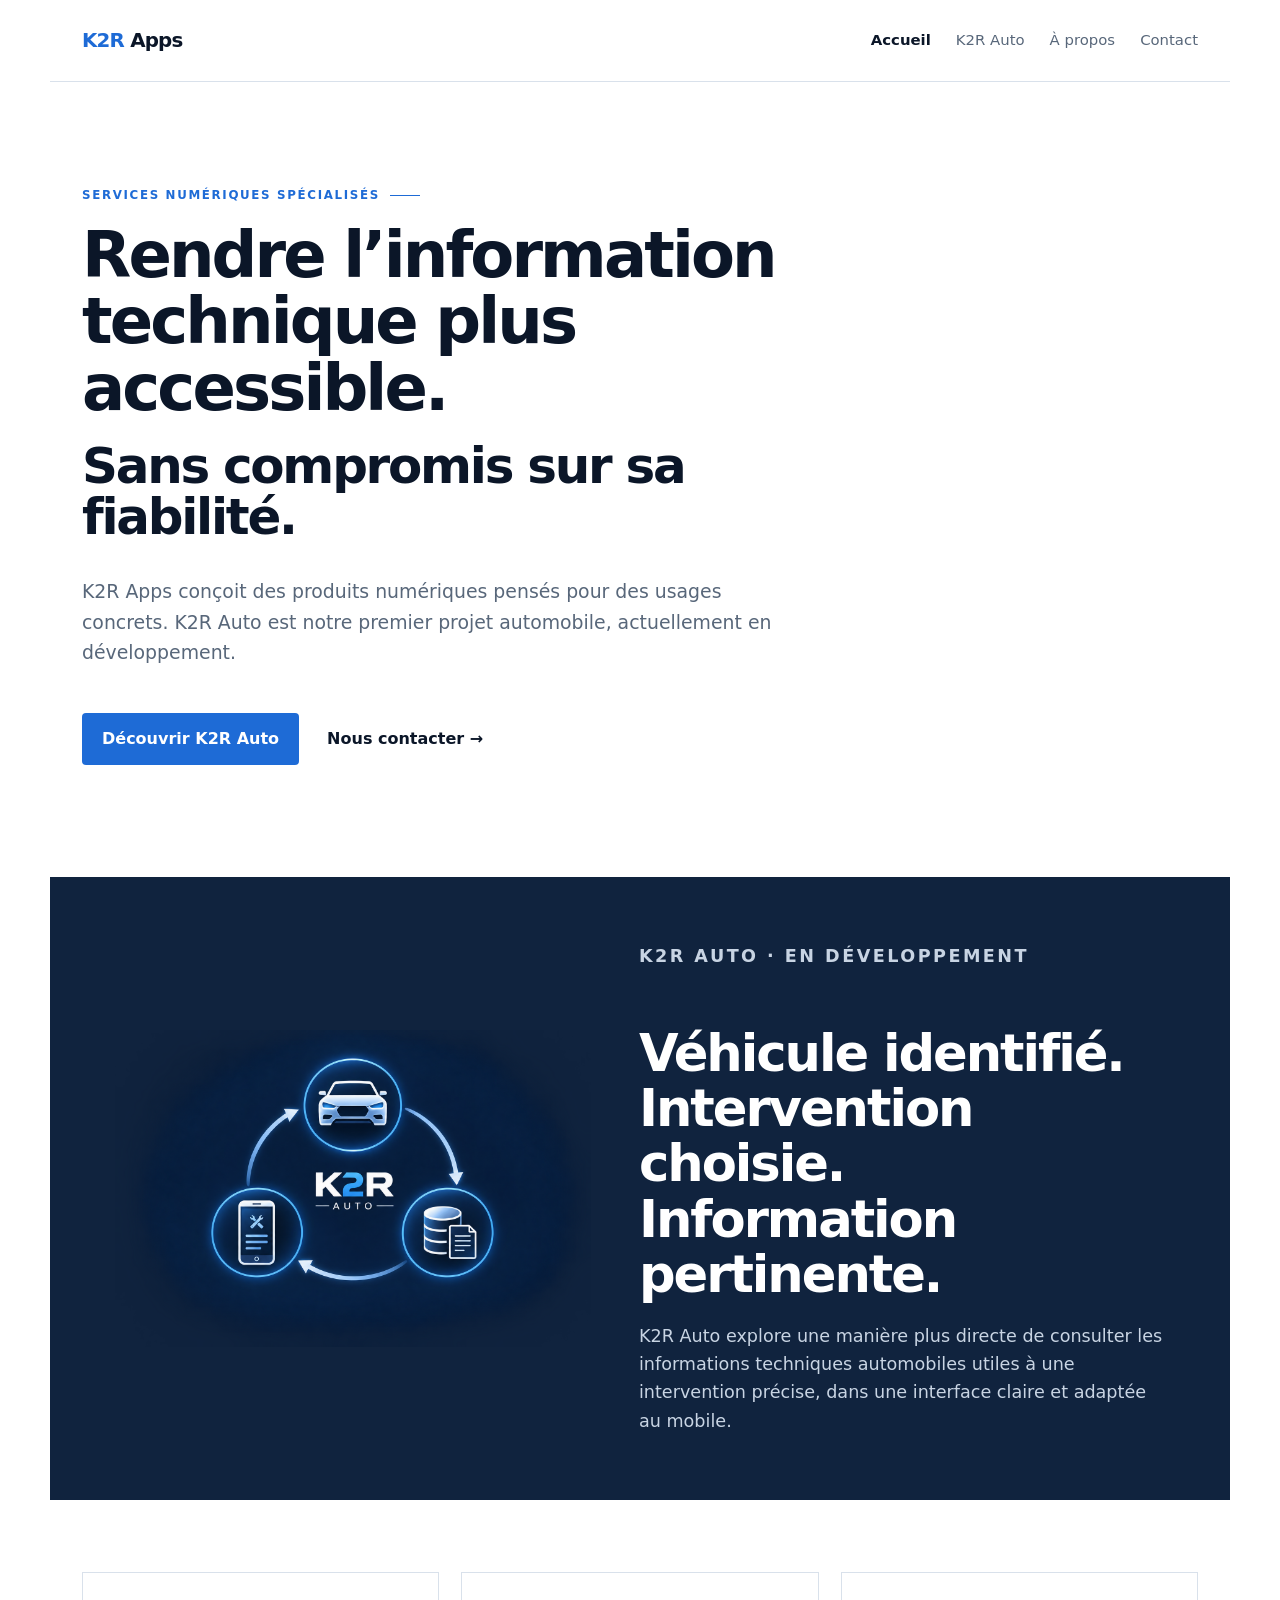
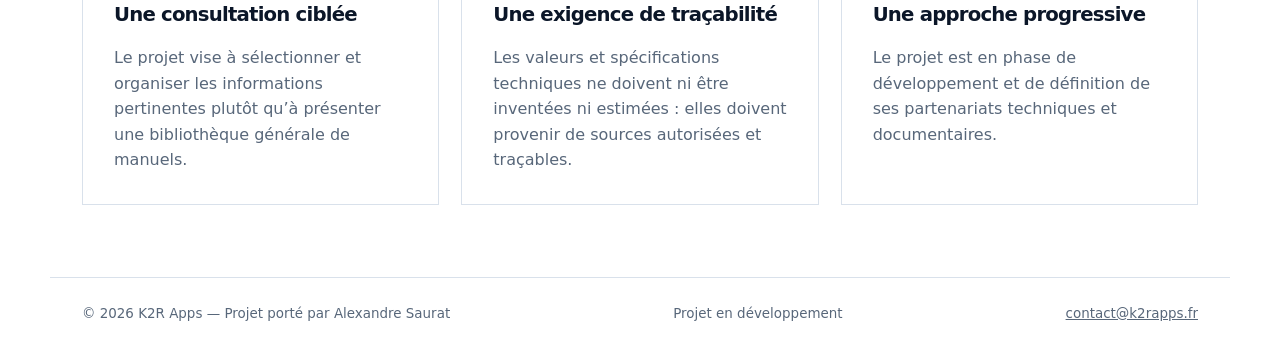
==== index.html @ a56dbc2f "Publication initiale du site K2R Apps" ====
<!doctype html><html lang="fr"><head><meta charset="utf-8"><meta name="viewport" content="width=device-width,initial-scale=1"><meta name="description" content="K2R Apps développe des services numériques spécialisés. K2R Auto est un projet en développement pour la consultation ciblée d’informations techniques automobiles."><title>K2R Apps — Services numériques spécialisés</title><link rel="stylesheet" href="styles.css"></head><body><header><a class="brand" href="index.html" aria-label="K2R Apps, accueil"><span>K2R</span> Apps</a><nav aria-label="Navigation principale"><a class="active" href="index.html">Accueil</a><a href="k2r-auto/index.html">K2R Auto</a><a href="a-propos/index.html">À propos</a><a href="contact/index.html">Contact</a></nav></header><main><section class="hero"><p class="eyebrow">Services numériques spécialisés</p><h1>Rendre l’information technique plus accessible, sans compromis sur sa fiabilité.</h1><p class="lead">K2R Apps conçoit des produits numériques pensés pour des usages concrets. K2R Auto est notre premier projet automobile, actuellement en développement.</p><div class="actions"><a class="button" href="k2r-auto/index.html">Découvrir K2R Auto</a><a class="text-link" href="contact/index.html">Nous contacter →</a></div></section><section class="principle"><p class="eyebrow">K2R Auto · en développement</p><div><h2>Véhicule identifié.<br>Intervention choisie.<br>Information pertinente.</h2><p>K2R Auto explore une manière plus directe de consulter les informations techniques automobiles utiles à une intervention précise, dans une interface claire et adaptée au mobile.</p></div></section><section class="grid three"><article><h3>Une consultation ciblée</h3><p>Le projet vise à sélectionner et organiser les informations pertinentes plutôt qu’à présenter une bibliothèque générale de manuels.</p></article><article><h3>Une exigence de traçabilité</h3><p>Les valeurs et spécifications techniques ne doivent ni être inventées ni estimées : elles doivent provenir de sources autorisées et traçables.</p></article><article><h3>Une approche progressive</h3><p>Le projet est en phase de développement et de définition de ses partenariats techniques et documentaires.</p></article></section></main><footer><span>© 2026 K2R Apps</span><span>Projet en développement</span><a href="contact/index.html">contact@k2rapps.fr</a></footer></body></html>
---- styles.css ----
:root{--ink:#0b1628;--navy:#10233e;--blue:#1e6bd6;--line:#d9e1eb;--muted:#58677a;--paper:#f7f9fc;--white:#fff}*{box-sizing:border-box}body{margin:0;color:var(--ink);background:var(--white);font-family:Inter,ui-sans-serif,system-ui,-apple-system,BlinkMacSystemFont,"Segoe UI",sans-serif;font-size:16px;line-height:1.6}header,main,footer{max-width:1180px;margin:auto;padding-left:32px;padding-right:32px}header{height:82px;display:flex;justify-content:space-between;align-items:center;border-bottom:1px solid var(--line)}.brand{font-weight:760;font-size:1.24rem;color:var(--ink);text-decoration:none;letter-spacing:-.04em}.brand span{color:var(--blue)}nav{display:flex;gap:25px}nav a{color:var(--muted);text-decoration:none;font-size:.93rem}nav a:hover,nav .active{color:var(--ink);font-weight:650}.hero{padding:116px 0 102px;max-width:880px}.eyebrow{font-size:.74rem;text-transform:uppercase;letter-spacing:.14em;font-weight:750;color:var(--blue);margin:0 0 17px}h1,h2,h3{letter-spacing:-.04em;line-height:1.08;margin:0 0 20px}h1{font-size:clamp(2.7rem,6vw,5.35rem);max-width:950px}h2{font-size:clamp(1.8rem,3vw,2.8rem)}h3{font-size:1.23rem}.lead{font-size:1.18rem;color:var(--muted);max-width:690px;margin:25px 0}.actions{display:flex;gap:28px;align-items:center;margin-top:38px}.button{background:var(--blue);color:white;text-decoration:none;padding:13px 20px;border-radius:4px;font-weight:650}.text-link{color:var(--ink);font-weight:650;text-decoration:none}.principle{background:var(--navy);color:white;padding:65px;display:grid;grid-template-columns:1.2fr .8fr;gap:60px;margin:0 -32px 72px}.principle h2{font-size:clamp(2rem,4vw,3.7rem)}.principle p{color:#c8d4e3;margin:0;font-size:1.1rem}.grid{display:grid;gap:22px;margin:0 0 72px}.grid.three{grid-template-columns:repeat(3,1fr)}.grid.two{grid-template-columns:repeat(2,1fr)}article{border:1px solid var(--line);padding:31px;background:white}article p{color:var(--muted);margin:0}.dark{background:var(--navy);border-color:var(--navy);color:white}.dark p{color:#c8d4e3}.page-head{padding:96px 0 72px;max-width:920px}.process{display:grid;grid-template-columns:repeat(3,1fr);border-top:1px solid var(--line);border-bottom:1px solid var(--line);margin-bottom:72px}.process div{padding:29px 27px 29px 0}.process div+div{border-left:1px solid var(--line);padding-left:27px}.process span{color:var(--blue);font-weight:750;font-size:.8rem}.process h2{font-size:1.55rem;margin:8px 0}.process p{color:var(--muted);margin:0}ul{padding-left:20px;color:var(--muted)}li{margin:8px 0}.plain{background:var(--paper);padding:55px 50px;margin:0 -32px 70px}.plain p{max-width:760px;color:var(--muted)}.status{font-weight:650;color:var(--ink)!important}.contact{min-height:calc(100vh - 170px);padding:112px 0}.email{font-size:clamp(1.7rem,4vw,3.2rem);font-weight:700;color:var(--blue);text-decoration:none;letter-spacing:-.04em}.note{max-width:650px;color:var(--muted);margin-top:45px}footer{border-top:1px solid var(--line);display:flex;justify-content:space-between;gap:20px;padding-top:25px;padding-bottom:28px;color:var(--muted);font-size:.84rem}footer a{color:var(--muted)}@media(max-width:700px){header,main,footer{padding-left:20px;padding-right:20px}header{height:auto;min-height:76px;align-items:flex-start;padding-top:20px;padding-bottom:18px;gap:16px;flex-direction:column}nav{gap:16px;flex-wrap:wrap;font-size:.9rem}.hero{padding:74px 0}.principle{margin-left:-20px;margin-right:-20px;padding:42px 20px;display:block}.principle div{margin-top:24px}.grid.three,.grid.two,.process{grid-template-columns:1fr}.process div+div{border-left:0;border-top:1px solid var(--line);padding-left:0}.plain{margin-left:-20px;margin-right:-20px;padding:42px 20px}.page-head{padding:66px 0 52px}.contact{padding:70px 0}footer{flex-direction:column;gap:5px}.actions{flex-wrap:wrap}}
.principle{grid-template-columns:1.1fr .9fr!important;align-items:center!important}.principle::after{content:"";display:block;width:100%;min-height:330px;background:url("process-diagram.svg") center/contain no-repeat}@media(max-width:700px){.principle::after{min-height:285px;margin-top:22px}}
.principle{grid-template-columns:minmax(280px,.95fr) minmax(280px,1.05fr)!important;gap:48px!important}.principle::before{content:"";display:block;grid-column:1;grid-row:1 / span 2;width:100%;min-height:365px;background:url("assets/k2r-auto-process.png") center/contain no-repeat}.principle::after{display:none!important}.principle>.eyebrow{grid-column:2;grid-row:1;margin:0 0 8px!important;align-self:end}.principle>div{grid-column:2;grid-row:2;align-self:start}.principle>div h2{margin-top:0}@media(max-width:700px){.principle{display:flex!important;flex-direction:column;gap:10px!important}.principle::before{width:100%;min-height:280px;order:0}.principle>.eyebrow{order:1;align-self:flex-start;margin-top:18px!important}.principle>div{order:2}}
.hero{max-width:790px!important;padding-top:104px!important;padding-bottom:112px!important}.hero h1{font-size:clamp(2.45rem,5vw,4.65rem)!important;max-width:760px}.hero .lead{margin-top:32px!important;margin-bottom:0}.hero .actions{margin-top:46px!important}.hero .eyebrow{display:flex;align-items:center;gap:10px}.hero .eyebrow::after{content:"";display:inline-block;width:30px;height:1px;background:var(--blue);box-shadow:7px 0 0 -2px var(--blue)}@media(max-width:700px){.hero{padding-top:70px!important;padding-bottom:82px!important}.hero h1{font-size:clamp(2.35rem,11vw,3.35rem)!important}.hero .lead{margin-top:27px!important}.hero .actions{margin-top:36px!important}}
.hero h1{max-width:700px!important;font-size:0!important;line-height:1.04!important}.hero h1::before,.hero h1::after{display:block;letter-spacing:-.045em;color:var(--ink)}.hero h1::before{content:"Rendre l’information technique plus accessible.";font-size:clamp(2.45rem,5vw,4.4rem)}.hero h1::after{content:"Sans compromis sur sa fiabilité.";font-size:clamp(2rem,3.9vw,3.5rem);margin-top:.38em}@media(max-width:700px){.hero h1::before{font-size:clamp(2.35rem,10.5vw,3.25rem)}.hero h1::after{font-size:clamp(1.85rem,8.5vw,2.7rem)}}
footer span:first-child{font-size:0}footer span:first-child::after{content:"© 2026 K2R Apps — Projet porté par Alexandre Saurat";font-size:.84rem}
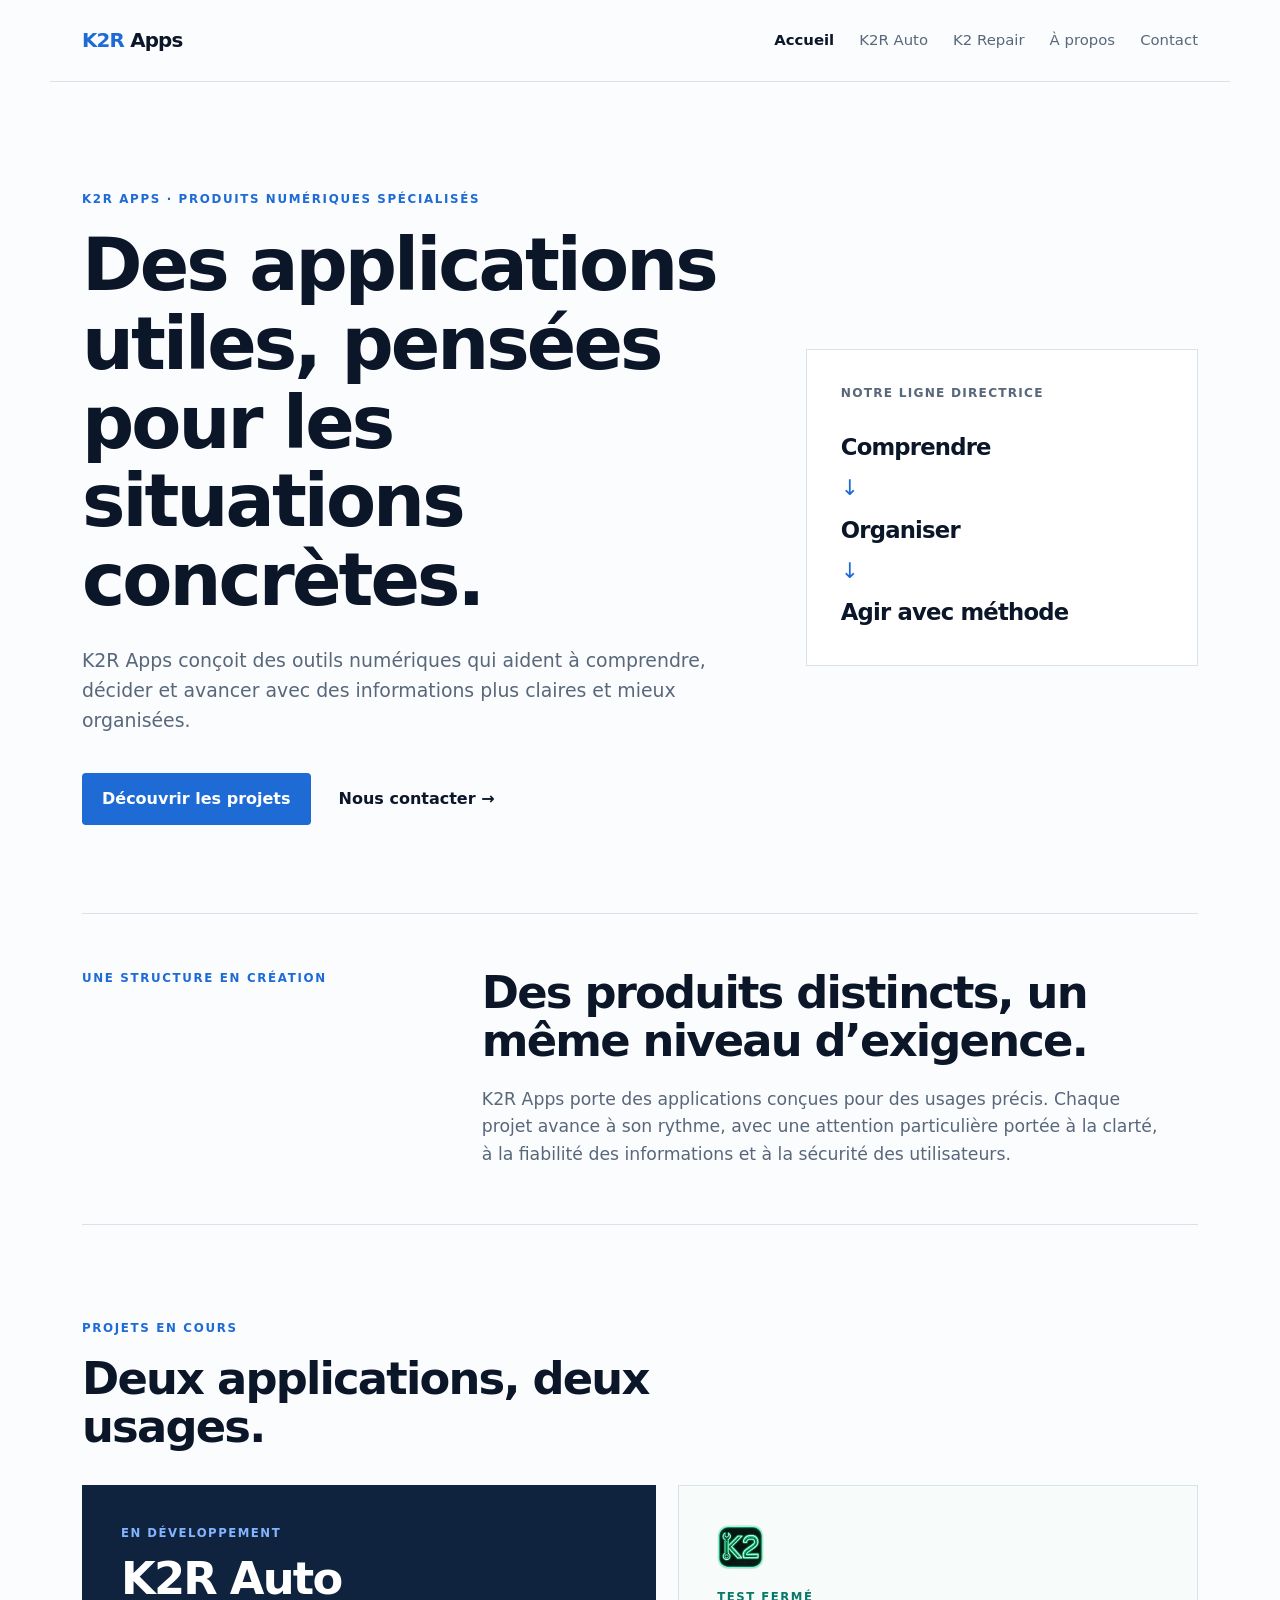
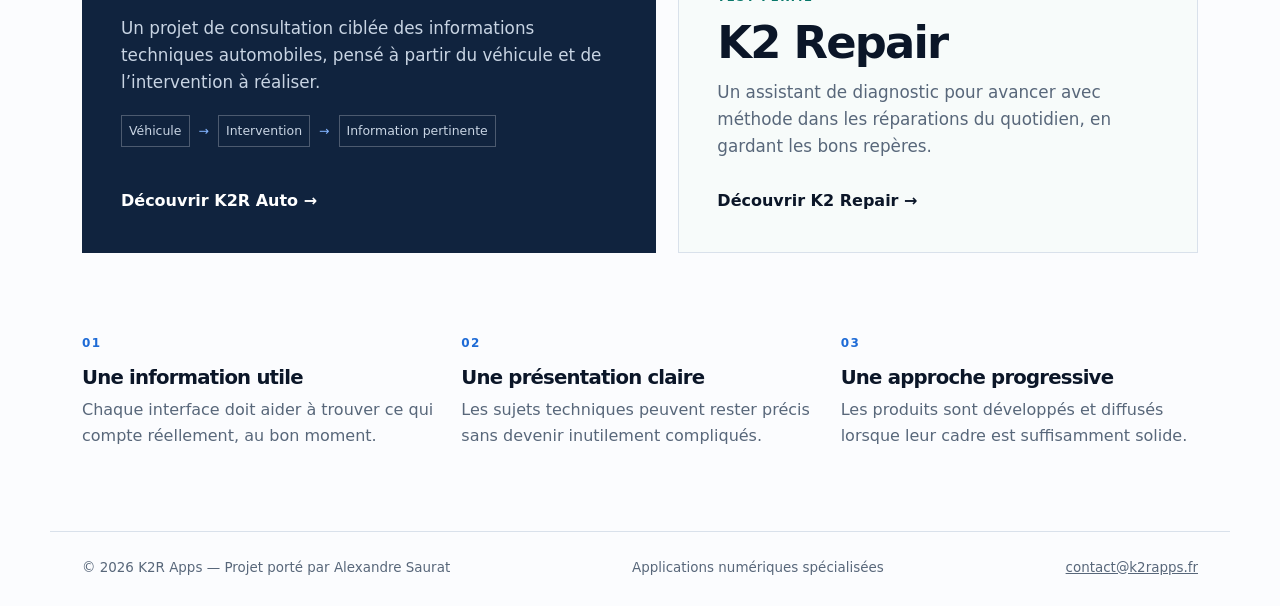
==== commit be54da32: "Refonte du site K2R Apps et ajout de K2 Repair" ====
--- a/index.html
+++ b/index.html
@@ -1 +1,8 @@
-<!doctype html><html lang="fr"><head><meta charset="utf-8"><meta name="viewport" content="width=device-width,initial-scale=1"><meta name="description" content="K2R Apps développe des services numériques spécialisés. K2R Auto est un projet en développement pour la consultation ciblée d’informations techniques automobiles."><title>K2R Apps — Services numériques spécialisés</title><link rel="stylesheet" href="styles.css"></head><body><header><a class="brand" href="index.html" aria-label="K2R Apps, accueil"><span>K2R</span> Apps</a><nav aria-label="Navigation principale"><a class="active" href="index.html">Accueil</a><a href="k2r-auto/index.html">K2R Auto</a><a href="a-propos/index.html">À propos</a><a href="contact/index.html">Contact</a></nav></header><main><section class="hero"><p class="eyebrow">Services numériques spécialisés</p><h1>Rendre l’information technique plus accessible, sans compromis sur sa fiabilité.</h1><p class="lead">K2R Apps conçoit des produits numériques pensés pour des usages concrets. K2R Auto est notre premier projet automobile, actuellement en développement.</p><div class="actions"><a class="button" href="k2r-auto/index.html">Découvrir K2R Auto</a><a class="text-link" href="contact/index.html">Nous contacter →</a></div></section><section class="principle"><p class="eyebrow">K2R Auto · en développement</p><div><h2>Véhicule identifié.<br>Intervention choisie.<br>Information pertinente.</h2><p>K2R Auto explore une manière plus directe de consulter les informations techniques automobiles utiles à une intervention précise, dans une interface claire et adaptée au mobile.</p></div></section><section class="grid three"><article><h3>Une consultation ciblée</h3><p>Le projet vise à sélectionner et organiser les informations pertinentes plutôt qu’à présenter une bibliothèque générale de manuels.</p></article><article><h3>Une exigence de traçabilité</h3><p>Les valeurs et spécifications techniques ne doivent ni être inventées ni estimées : elles doivent provenir de sources autorisées et traçables.</p></article><article><h3>Une approche progressive</h3><p>Le projet est en phase de développement et de définition de ses partenariats techniques et documentaires.</p></article></section></main><footer><span>© 2026 K2R Apps</span><span>Projet en développement</span><a href="contact/index.html">contact@k2rapps.fr</a></footer></body></html>
+<!doctype html>
+<html lang="fr"><head><meta charset="utf-8"><meta name="viewport" content="width=device-width,initial-scale=1"><meta name="description" content="K2R Apps conçoit des applications numériques spécialisées, utiles et compréhensibles."><title>K2R Apps — Applications numériques spécialisées</title><link rel="stylesheet" href="styles.css"></head>
+<body class="apps-home"><header><a class="brand" href="index.html" aria-label="K2R Apps, accueil"><span>K2R</span> Apps</a><nav aria-label="Navigation principale"><a class="active" href="index.html">Accueil</a><a href="k2r-auto/index.html">K2R Auto</a><a href="k2-repair/index.html">K2 Repair</a><a href="a-propos/index.html">À propos</a><a href="contact/index.html">Contact</a></nav></header>
+<main><section class="apps-hero"><div><p class="eyebrow">K2R Apps · produits numériques spécialisés</p><h1>Des applications utiles, pensées pour les situations concrètes.</h1><p class="lead">K2R Apps conçoit des outils numériques qui aident à comprendre, décider et avancer avec des informations plus claires et mieux organisées.</p><div class="actions"><a class="button" href="#produits">Découvrir les projets</a><a class="text-link" href="contact/index.html">Nous contacter →</a></div></div><aside class="apps-compass" aria-label="Les principes de K2R Apps"><p>Notre ligne directrice</p><strong>Comprendre</strong><span>↓</span><strong>Organiser</strong><span>↓</span><strong>Agir avec méthode</strong></aside></section>
+<section class="apps-intro"><p class="eyebrow">Une structure en création</p><div><h2>Des produits distincts, un même niveau d’exigence.</h2><p>K2R Apps porte des applications conçues pour des usages précis. Chaque projet avance à son rythme, avec une attention particulière portée à la clarté, à la fiabilité des informations et à la sécurité des utilisateurs.</p></div></section>
+<section class="products" id="produits"><div class="section-heading"><p class="eyebrow">Projets en cours</p><h2>Deux applications, deux usages.</h2></div><div class="product-grid"><article class="product-card auto-card"><p class="product-status">En développement</p><h3>K2R Auto</h3><p>Un projet de consultation ciblée des informations techniques automobiles, pensé à partir du véhicule et de l’intervention à réaliser.</p><div class="mini-flow"><span>Véhicule</span><i>→</i><span>Intervention</span><i>→</i><span>Information pertinente</span></div><a class="text-link" href="k2r-auto/index.html">Découvrir K2R Auto →</a></article><article class="product-card repair-card"><img src="assets/k2-repair-icon-source.png" alt="Logo K2 Repair"><p class="product-status">Test fermé</p><h3>K2 Repair</h3><p>Un assistant de diagnostic pour avancer avec méthode dans les réparations du quotidien, en gardant les bons repères.</p><a class="text-link" href="k2-repair/index.html">Découvrir K2 Repair →</a></article></div></section>
+<section class="apps-principles"><article><span>01</span><h3>Une information utile</h3><p>Chaque interface doit aider à trouver ce qui compte réellement, au bon moment.</p></article><article><span>02</span><h3>Une présentation claire</h3><p>Les sujets techniques peuvent rester précis sans devenir inutilement compliqués.</p></article><article><span>03</span><h3>Une approche progressive</h3><p>Les produits sont développés et diffusés lorsque leur cadre est suffisamment solide.</p></article></section></main>
+<footer><span>© 2026 K2R Apps</span><span>Applications numériques spécialisées</span><a href="mailto:contact@k2rapps.fr">contact@k2rapps.fr</a></footer></body></html>
--- a/styles.css
+++ b/styles.css
@@ -4,3 +4,15 @@
 .hero{max-width:790px!important;padding-top:104px!important;padding-bottom:112px!important}.hero h1{font-size:clamp(2.45rem,5vw,4.65rem)!important;max-width:760px}.hero .lead{margin-top:32px!important;margin-bottom:0}.hero .actions{margin-top:46px!important}.hero .eyebrow{display:flex;align-items:center;gap:10px}.hero .eyebrow::after{content:"";display:inline-block;width:30px;height:1px;background:var(--blue);box-shadow:7px 0 0 -2px var(--blue)}@media(max-width:700px){.hero{padding-top:70px!important;padding-bottom:82px!important}.hero h1{font-size:clamp(2.35rem,11vw,3.35rem)!important}.hero .lead{margin-top:27px!important}.hero .actions{margin-top:36px!important}}
 .hero h1{max-width:700px!important;font-size:0!important;line-height:1.04!important}.hero h1::before,.hero h1::after{display:block;letter-spacing:-.045em;color:var(--ink)}.hero h1::before{content:"Rendre l’information technique plus accessible.";font-size:clamp(2.45rem,5vw,4.4rem)}.hero h1::after{content:"Sans compromis sur sa fiabilité.";font-size:clamp(2rem,3.9vw,3.5rem);margin-top:.38em}@media(max-width:700px){.hero h1::before{font-size:clamp(2.35rem,10.5vw,3.25rem)}.hero h1::after{font-size:clamp(1.85rem,8.5vw,2.7rem)}}
 footer span:first-child{font-size:0}footer span:first-child::after{content:"© 2026 K2R Apps — Projet porté par Alexandre Saurat";font-size:.84rem}
+
+/* K2 Repair — page produit indépendante */
+.repair-page{--repair-ink:#17312D;--repair-main:#08786A;--repair-pale:#E1F2EE;--repair-accent:#B7D86A;--repair-paper:#F6F7F4;--repair-line:#dbe5e1;background:var(--repair-paper);color:var(--repair-ink)}.repair-page header,.repair-page main,.repair-page footer{max-width:1240px}.repair-header{height:86px;border-bottom:1px solid var(--repair-line);display:flex;align-items:center;justify-content:space-between}.repair-brand{display:inline-flex;align-items:center;gap:10px;color:var(--repair-ink);font-weight:760;text-decoration:none;letter-spacing:-.03em;font-size:1.12rem}.repair-brand img{width:39px;height:39px;object-fit:contain;border-radius:11px}.repair-page nav{gap:27px;align-items:center}.repair-page nav a{color:#44605b;font-size:.9rem}.repair-page nav a:hover{color:var(--repair-ink)}.repair-page .repair-nav-cta{border:1px solid var(--repair-main);padding:9px 14px;border-radius:10px;color:var(--repair-main);font-weight:700}.repair-hero{min-height:655px;display:grid;grid-template-columns:1fr 1fr;gap:52px;align-items:center;padding:74px 0 88px}.repair-kicker{font-size:.74rem;text-transform:uppercase;letter-spacing:.13em;font-weight:800;color:var(--repair-main);margin:0 0 16px}.repair-hero h1,.repair-page h2,.repair-page h3{color:var(--repair-ink)}.repair-hero h1{font-size:clamp(3rem,6vw,5.45rem);max-width:620px;margin-bottom:17px}.repair-subtitle{font-weight:730;font-size:clamp(1.25rem,2vw,1.65rem);line-height:1.3;margin:0 0 18px;letter-spacing:-.02em}.repair-lead{max-width:550px;font-size:1.08rem;color:#55706a;margin:0 0 32px}.repair-button{display:inline-block;text-decoration:none;color:white;background:var(--repair-main);padding:14px 20px;border-radius:12px;font-weight:730;box-shadow:0 5px 12px rgba(8,120,106,.15)}.phone-stage{height:455px;position:relative;display:flex;align-items:center;justify-content:center}.phone{width:228px;height:447px;border:8px solid var(--repair-ink);border-radius:34px;background:var(--repair-ink);box-shadow:0 24px 45px rgba(23,49,45,.18);padding:6px;position:absolute}.phone::before{content:"";position:absolute;width:82px;height:17px;background:var(--repair-ink);border-radius:0 0 11px 11px;top:-1px;left:50%;transform:translateX(-50%);z-index:3}.phone-screen{height:100%;overflow:hidden;border-radius:23px;background:#fff;padding:32px 16px 15px}.phone-back{transform:translate(-111px,8px) rotate(-8deg);opacity:.92}.phone-front{transform:translate(74px,-9px) rotate(5deg)}.phone-top{display:flex;align-items:center;gap:7px;color:var(--repair-ink);font-size:.65rem;font-weight:750}.phone-top img{width:20px;height:20px;border-radius:6px}.phone-top i{width:7px;height:7px;border-radius:50%;background:var(--repair-accent);margin-left:auto}.phone-progress{height:5px;background:#e6efeb;border-radius:10px;margin:21px 0 17px}.phone-progress i{display:block;height:100%;width:48%;background:var(--repair-main);border-radius:inherit}.phone-label{font-size:.61rem;text-transform:uppercase;letter-spacing:.1em;color:var(--repair-main);font-weight:800;margin:0 0 7px}.phone-screen h3{font-size:1.18rem;line-height:1.1;letter-spacing:-.035em;margin:0 0 9px}.phone-text{font-size:.69rem;line-height:1.45;color:#5b716c;margin:0 0 15px}.phone-card{display:flex;flex-direction:column;gap:5px;background:var(--repair-pale);border-radius:13px;padding:12px;font-size:.68rem;line-height:1.35;color:#315550}.phone-card strong{font-size:.71rem;color:var(--repair-ink)}.phone-card.pale{margin:14px 0 10px}.phone-dot{width:8px;height:8px;background:var(--repair-accent);border-radius:50%}.phone-check{font-size:.67rem;color:#466761}.phone-check span{display:inline-grid;place-items:center;width:16px;height:16px;background:var(--repair-main);color:white;border-radius:50%;margin-right:5px}.phone button{border:0;background:var(--repair-main);color:#fff;font-weight:750;font-size:.72rem;width:100%;padding:11px;border-radius:10px;margin-top:19px}.repair-section{padding:95px 0}.repair-section-intro{max-width:680px;margin-bottom:42px}.repair-section-intro h2,.repair-safety h2,.repair-ending h2{font-size:clamp(2.15rem,4vw,3.8rem);margin-bottom:15px}.repair-section-intro>p:last-child{color:#55706a;max-width:580px;margin:0}.repair-steps{display:grid;grid-template-columns:repeat(4,1fr);gap:14px}.repair-steps article,.repair-columns article{border:1px solid var(--repair-line);border-radius:18px;padding:28px 24px;background:#fff}.step-number{color:var(--repair-main);font-size:.76rem;font-weight:800;letter-spacing:.11em}.repair-steps h3{font-size:1.2rem;margin:18px 0 10px}.repair-steps p{font-size:.93rem;line-height:1.55;color:#59716c}.repair-contrast{padding-top:80px}.repair-columns{display:grid;grid-template-columns:1fr 1fr;gap:18px}.column-label{margin:0 0 17px;font-weight:800;color:var(--repair-ink);font-size:1.15rem}.repair-columns ul{padding:0;margin:0;list-style:none;color:#4e6862}.repair-columns li{padding:10px 0 10px 25px;margin:0;border-top:1px solid var(--repair-line);position:relative}.repair-columns li::before{content:"✓";position:absolute;left:0;color:var(--repair-main);font-weight:800}.repair-dont{background:#fdfefd!important}.repair-dont li::before{content:"—";color:#688079}.repair-safety{display:flex;gap:26px;align-items:flex-start;margin:12px -32px 0;padding:55px 64px;background:var(--repair-pale)}.safety-mark{display:grid;place-items:center;flex:0 0 44px;height:44px;background:var(--repair-main);color:#fff;border-radius:14px;font-size:1.35rem;font-weight:800}.repair-safety .repair-kicker{margin-bottom:10px}.repair-safety h2{font-size:clamp(1.9rem,3vw,2.8rem);margin-bottom:12px}.repair-safety p:last-child{max-width:800px;color:#42635d;margin:0}.repair-ending{text-align:center;max-width:800px;margin:auto;padding:112px 0}.repair-ending h2{max-width:680px;margin-left:auto;margin-right:auto}.repair-ending>p:not(.repair-kicker){color:#55706a;max-width:600px;margin:0 auto 30px}.repair-footer{border-top:1px solid var(--repair-line);padding-top:25px;padding-bottom:28px;display:flex;align-items:center;justify-content:space-between;color:#55706a;font-size:.85rem}.repair-footer>div{display:flex;gap:22px}.repair-footer a{color:#55706a;text-decoration:none}.repair-footer .repair-brand{color:var(--repair-ink)}.repair-footer .repair-brand img{width:30px;height:30px;border-radius:9px}.repair-footer .repair-brand span{font-size:1rem}@media(max-width:850px){.repair-steps{grid-template-columns:repeat(2,1fr)}.repair-hero{gap:20px}.phone-stage{transform:scale(.87);transform-origin:center}}@media(max-width:700px){.repair-page header,.repair-page main,.repair-page footer{padding-left:20px;padding-right:20px}.repair-header{height:auto;padding-top:17px;padding-bottom:17px;gap:18px;align-items:flex-start;flex-direction:column}.repair-page nav{gap:14px}.repair-page nav a{font-size:.82rem}.repair-hero{display:flex;flex-direction:column;padding:66px 0 70px;gap:27px}.repair-hero h1{font-size:clamp(3rem,14vw,4.2rem)}.phone-stage{width:100%;height:395px;transform:scale(.85);margin:-8px 0 -28px}.repair-steps,.repair-columns{grid-template-columns:1fr}.repair-section{padding:66px 0}.repair-contrast{padding-top:15px}.repair-safety{margin-left:-20px;margin-right:-20px;padding:40px 20px;gap:16px}.repair-ending{padding:75px 0}.repair-footer{align-items:flex-start;flex-direction:column;gap:17px}.repair-footer>div{gap:17px;flex-wrap:wrap}}
+.phone.phone-shot{padding:5px}.phone.phone-shot .phone-screen{padding:0;background:#fff}.phone.phone-shot img{display:block;width:100%;height:100%;object-fit:cover;object-position:center top}.repair-identity{margin:0 -32px;padding:0;background:#06120f}.repair-identity img{display:block;width:100%;max-height:390px;object-fit:cover;object-position:center}@media(max-width:700px){.repair-identity{margin-left:-20px;margin-right:-20px}.repair-identity img{min-height:180px;object-fit:cover}}
+.repair-modal{display:none;position:fixed;inset:0;z-index:20;align-items:center;justify-content:center;padding:20px}.repair-modal:target{display:flex}.repair-modal-backdrop{position:absolute;inset:0;background:rgba(23,49,45,.56)}.repair-modal-card{position:relative;z-index:1;width:min(430px,100%);border-radius:22px;background:#fff;padding:34px;box-shadow:0 22px 60px rgba(23,49,45,.25)}.repair-modal-card>img{width:47px;height:47px;border-radius:14px;object-fit:contain;margin-bottom:24px}.repair-modal-card .repair-kicker{margin-bottom:10px}.repair-modal-card h2{font-size:2rem;margin-bottom:12px}.repair-modal-card p:not(.repair-kicker){color:#55706a;margin:0 0 25px}.repair-modal-close{position:absolute;right:16px;top:12px;color:#55706a;text-decoration:none;font-size:1.8rem;line-height:1}.repair-modal-button{display:inline-block;background:var(--repair-main);color:#fff;text-decoration:none;padding:12px 17px;border-radius:11px;font-weight:750}
+
+/* Accueil K2R Apps */
+.apps-home{background:#fbfcfe}.apps-home .apps-hero{display:grid;grid-template-columns:minmax(0,1.25fr) minmax(270px,.75fr);gap:70px;align-items:center;padding:108px 0 88px}.apps-home .apps-hero h1{font-size:clamp(3rem,5.7vw,5.3rem);max-width:760px}.apps-compass{border:1px solid var(--line);padding:34px;background:#fff;display:flex;flex-direction:column;align-items:flex-start}.apps-compass p{color:var(--muted);font-size:.76rem;text-transform:uppercase;letter-spacing:.1em;font-weight:750;margin:0 0 25px}.apps-compass strong{font-size:1.42rem;letter-spacing:-.035em}.apps-compass span{color:var(--blue);font-size:1.35rem;margin:6px 0}.apps-intro{border-top:1px solid var(--line);border-bottom:1px solid var(--line);display:grid;grid-template-columns:.65fr 1.35fr;gap:55px;padding:55px 0}.apps-intro h2,.section-heading h2{font-size:clamp(2rem,3.5vw,3.4rem)}.apps-intro p:last-child{max-width:680px;font-size:1.08rem;color:var(--muted);margin:0}.products{padding:94px 0 76px}.section-heading{max-width:650px;margin-bottom:34px}.product-grid{display:grid;grid-template-columns:1.05fr .95fr;gap:22px}.product-card{min-height:360px;padding:38px;display:flex;flex-direction:column;border:1px solid var(--line);background:#fff}.product-card h3{font-size:clamp(2rem,3.5vw,3rem);margin:12px 0}.product-card>p:not(.product-status){max-width:520px;color:var(--muted);font-size:1.05rem}.product-status{font-size:.73rem;text-transform:uppercase;letter-spacing:.13em;font-weight:800;color:var(--blue);margin:0}.product-card .text-link{margin-top:auto;padding-top:28px}.auto-card{background:var(--navy);border-color:var(--navy);color:#fff}.auto-card h3{color:#fff}.auto-card>p:not(.product-status){color:#c8d4e3}.auto-card .product-status{color:#83b4ff}.auto-card .text-link{color:#fff}.mini-flow{margin:19px 0 0;display:flex;gap:9px;align-items:center;flex-wrap:wrap;font-size:.78rem;color:#c8d4e3}.mini-flow span{border:1px solid rgba(255,255,255,.25);padding:5px 7px}.mini-flow i{color:#83b4ff;font-style:normal}.repair-card{background:#f7fbfa}.repair-card>img{width:47px;height:47px;object-fit:contain;border-radius:13px;margin-bottom:17px}.repair-card .product-status{color:#08786a}.apps-principles{padding:0 0 82px;display:grid;grid-template-columns:repeat(3,1fr);gap:22px}.apps-principles article{background:transparent;border:0;padding:0}.apps-principles span{color:var(--blue);font-size:.75rem;font-weight:800;letter-spacing:.12em}.apps-principles h3{margin:13px 0 9px}.apps-principles p{color:var(--muted);margin:0}
+
+/* K2R Auto */
+.auto-page{background:#fff}.auto-hero{padding:94px 0 80px;display:grid;grid-template-columns:1fr 1fr;gap:58px;align-items:center}.auto-hero h1{font-size:clamp(2.8rem,5.1vw,4.85rem);max-width:730px}.auto-visual{min-height:430px;background:var(--navy);display:grid;place-items:center;padding:40px}.auto-visual img{width:100%;max-width:520px;height:auto;object-fit:contain}.auto-principle{margin:0 -32px;padding:76px max(32px,calc((100vw - 1180px)/2 + 32px));background:#f2f6fb}.auto-principle>h2{font-size:clamp(2.3rem,4.4vw,4.25rem);max-width:840px}.auto-principle>p:last-of-type{max-width:720px;color:var(--muted);font-size:1.1rem}.auto-steps{display:grid;grid-template-columns:repeat(3,1fr);gap:0;margin-top:48px;border-top:1px solid var(--line);border-bottom:1px solid var(--line)}.auto-steps article{border:0;background:transparent;padding:28px 26px 28px 0}.auto-steps article+article{border-left:1px solid var(--line);padding-left:26px}.auto-steps span{font-size:.78rem;font-weight:800;color:var(--blue)}.auto-steps h3{font-size:1.45rem;margin:9px 0}.auto-steps p{margin:0;color:var(--muted)}.auto-content{padding:85px 0;display:grid;grid-template-columns:1fr 1fr;gap:22px}.auto-content article{padding:38px;border:1px solid var(--line)}.auto-content h2{font-size:clamp(1.9rem,3.1vw,3rem)}.auto-content ul{margin-bottom:0}.auto-trust{background:var(--navy)!important;border-color:var(--navy)!important;color:#fff}.auto-trust h2{color:#fff}.auto-trust p:last-child{color:#c8d4e3;font-size:1.08rem}.auto-trust .eyebrow{color:#83b4ff}.auto-status{margin:0 -32px 76px;padding:59px max(32px,calc((100vw - 1180px)/2 + 32px));background:var(--paper)}.auto-status h2{font-size:clamp(2rem,3.8vw,3.5rem);max-width:700px}.auto-status p:last-child{max-width:780px;color:var(--muted);font-size:1.08rem;margin-bottom:0}
+@media(max-width:850px){.apps-home .apps-hero,.auto-hero{grid-template-columns:1fr;gap:35px}.apps-compass{max-width:460px}.product-grid{grid-template-columns:1fr}.auto-visual{max-width:650px;width:100%;min-height:340px}.apps-principles{grid-template-columns:1fr}.auto-content{grid-template-columns:1fr}}@media(max-width:700px){.apps-home .apps-hero{padding:67px 0}.apps-intro{display:block;padding:44px 0}.apps-intro .eyebrow{margin-bottom:18px}.products{padding:65px 0}.product-card{min-height:315px;padding:28px}.apps-principles{padding-bottom:62px}.auto-hero{padding:65px 0}.auto-visual{min-height:280px;padding:25px;margin:0 -20px;width:calc(100% + 40px)}.auto-principle{margin-left:-20px;margin-right:-20px;padding:53px 20px}.auto-steps{grid-template-columns:1fr;margin-top:35px}.auto-steps article{padding:23px 0}.auto-steps article+article{border-left:0;border-top:1px solid var(--line);padding-left:0}.auto-content{padding:62px 0}.auto-content article{padding:28px}.auto-status{margin-left:-20px;margin-right:-20px;padding:45px 20px;margin-bottom:62px}.repair-page .repair-header{align-items:flex-start}.repair-page .repair-header nav{gap:16px}}
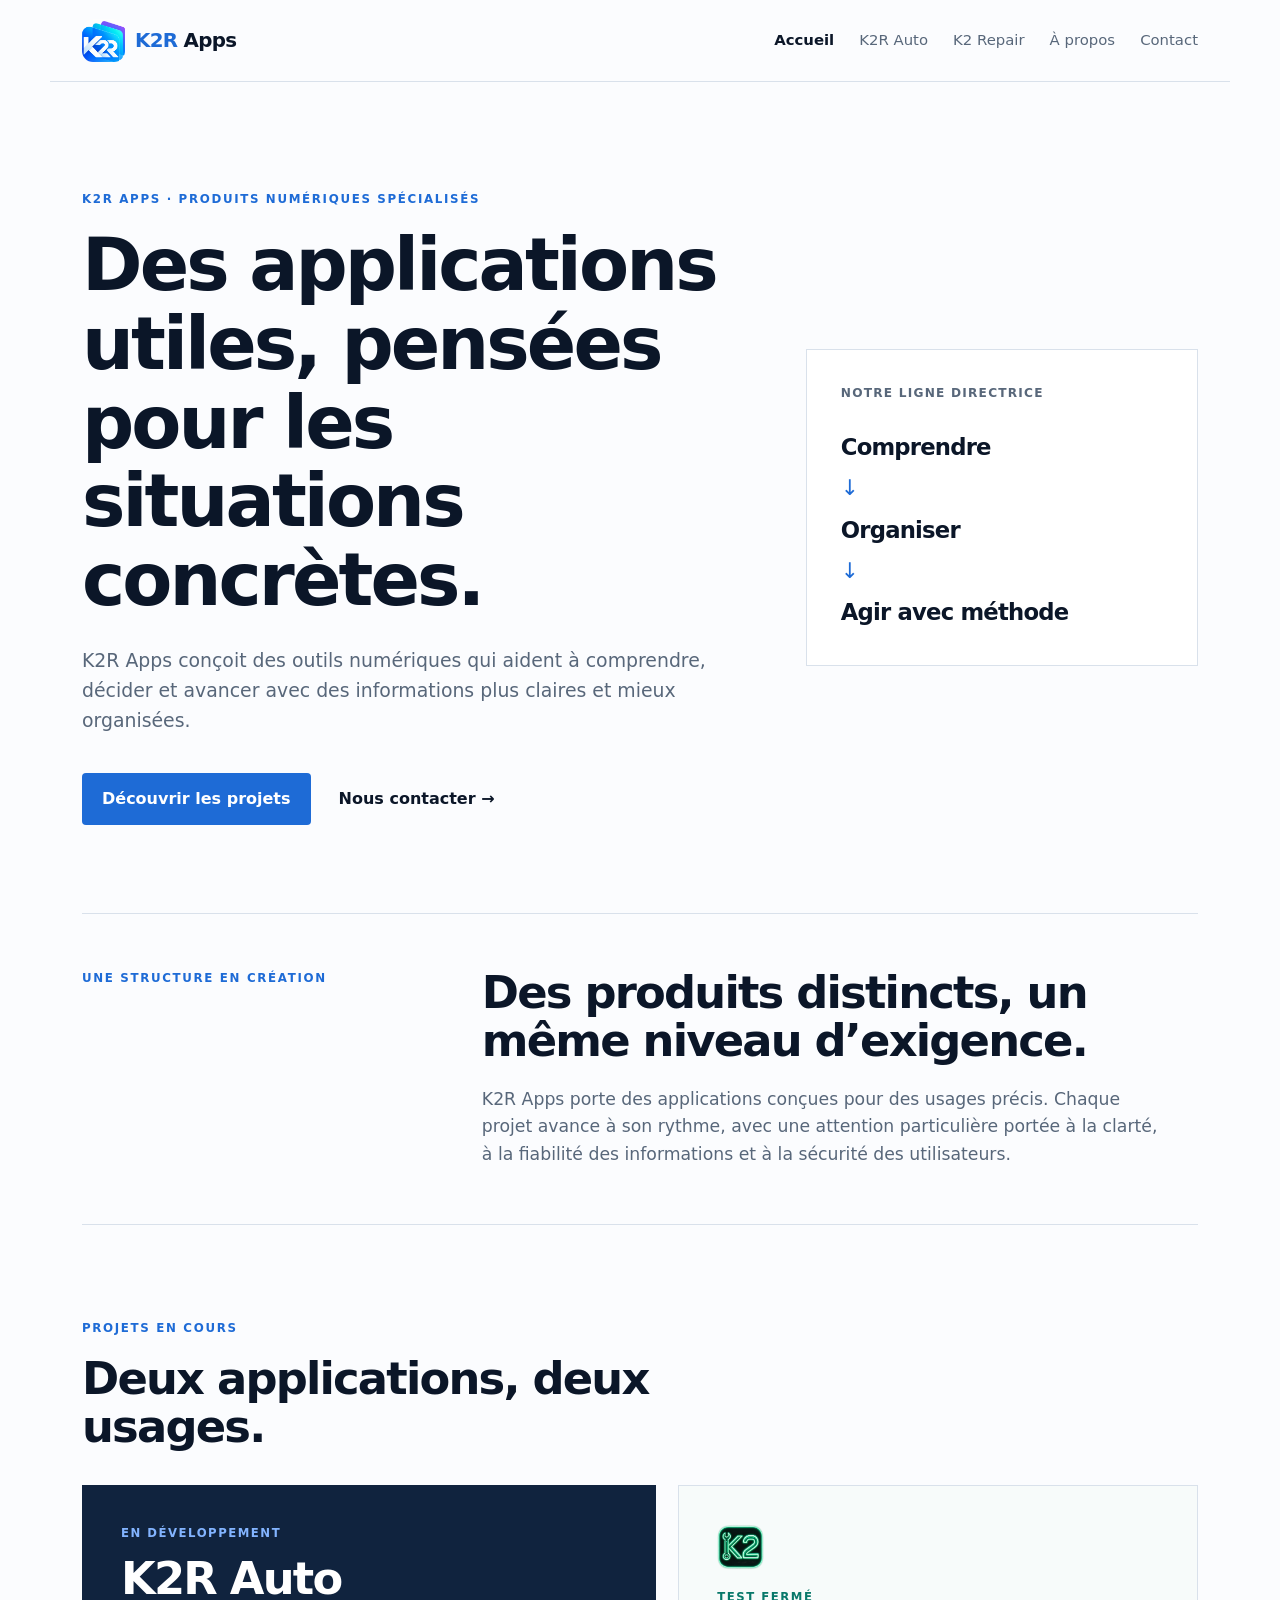
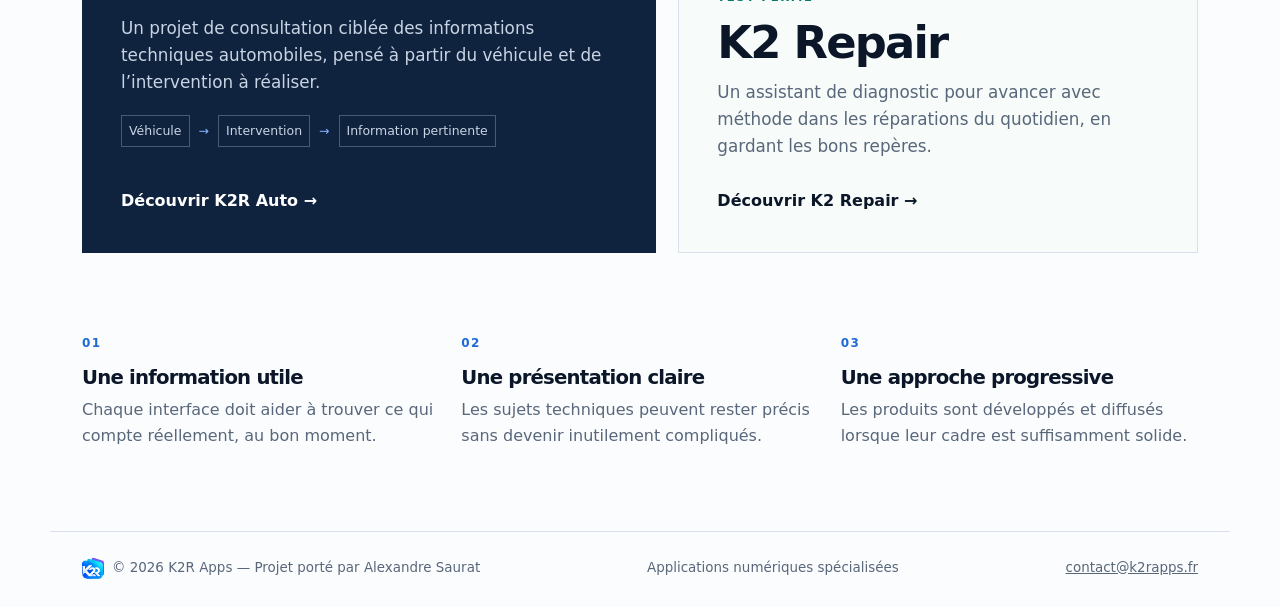
==== commit 9113514f: "feat: integrate K2R Apps brand logo" ====
--- a/index.html
+++ b/index.html
@@ -1,8 +1,8 @@
 <!doctype html>
 <html lang="fr"><head><meta charset="utf-8"><meta name="viewport" content="width=device-width,initial-scale=1"><meta name="description" content="K2R Apps conçoit des applications numériques spécialisées, utiles et compréhensibles."><title>K2R Apps — Applications numériques spécialisées</title><link rel="stylesheet" href="styles.css"></head>
-<body class="apps-home"><header><a class="brand" href="index.html" aria-label="K2R Apps, accueil"><span>K2R</span> Apps</a><nav aria-label="Navigation principale"><a class="active" href="index.html">Accueil</a><a href="k2r-auto/index.html">K2R Auto</a><a href="k2-repair/index.html">K2 Repair</a><a href="a-propos/index.html">À propos</a><a href="contact/index.html">Contact</a></nav></header>
+<body class="apps-home"><header><a class="brand" href="index.html" aria-label="K2R Apps, accueil"><span class="brand-mark"><img src="assets/branding/k2r-apps-logo.png" alt=""></span><span class="brand-wordmark"><span>K2R</span> Apps</span></a><nav aria-label="Navigation principale"><a class="active" href="index.html">Accueil</a><a href="k2r-auto/index.html">K2R Auto</a><a href="k2-repair/index.html">K2 Repair</a><a href="a-propos/index.html">À propos</a><a href="contact/index.html">Contact</a></nav></header>
 <main><section class="apps-hero"><div><p class="eyebrow">K2R Apps · produits numériques spécialisés</p><h1>Des applications utiles, pensées pour les situations concrètes.</h1><p class="lead">K2R Apps conçoit des outils numériques qui aident à comprendre, décider et avancer avec des informations plus claires et mieux organisées.</p><div class="actions"><a class="button" href="#produits">Découvrir les projets</a><a class="text-link" href="contact/index.html">Nous contacter →</a></div></div><aside class="apps-compass" aria-label="Les principes de K2R Apps"><p>Notre ligne directrice</p><strong>Comprendre</strong><span>↓</span><strong>Organiser</strong><span>↓</span><strong>Agir avec méthode</strong></aside></section>
 <section class="apps-intro"><p class="eyebrow">Une structure en création</p><div><h2>Des produits distincts, un même niveau d’exigence.</h2><p>K2R Apps porte des applications conçues pour des usages précis. Chaque projet avance à son rythme, avec une attention particulière portée à la clarté, à la fiabilité des informations et à la sécurité des utilisateurs.</p></div></section>
 <section class="products" id="produits"><div class="section-heading"><p class="eyebrow">Projets en cours</p><h2>Deux applications, deux usages.</h2></div><div class="product-grid"><article class="product-card auto-card"><p class="product-status">En développement</p><h3>K2R Auto</h3><p>Un projet de consultation ciblée des informations techniques automobiles, pensé à partir du véhicule et de l’intervention à réaliser.</p><div class="mini-flow"><span>Véhicule</span><i>→</i><span>Intervention</span><i>→</i><span>Information pertinente</span></div><a class="text-link" href="k2r-auto/index.html">Découvrir K2R Auto →</a></article><article class="product-card repair-card"><img src="assets/k2-repair-icon-source.png" alt="Logo K2 Repair"><p class="product-status">Test fermé</p><h3>K2 Repair</h3><p>Un assistant de diagnostic pour avancer avec méthode dans les réparations du quotidien, en gardant les bons repères.</p><a class="text-link" href="k2-repair/index.html">Découvrir K2 Repair →</a></article></div></section>
 <section class="apps-principles"><article><span>01</span><h3>Une information utile</h3><p>Chaque interface doit aider à trouver ce qui compte réellement, au bon moment.</p></article><article><span>02</span><h3>Une présentation claire</h3><p>Les sujets techniques peuvent rester précis sans devenir inutilement compliqués.</p></article><article><span>03</span><h3>Une approche progressive</h3><p>Les produits sont développés et diffusés lorsque leur cadre est suffisamment solide.</p></article></section></main>
-<footer><span>© 2026 K2R Apps</span><span>Applications numériques spécialisées</span><a href="mailto:contact@k2rapps.fr">contact@k2rapps.fr</a></footer></body></html>
+<footer><span class="footer-brand"><span class="footer-mark"><img src="assets/branding/k2r-apps-logo.png" alt=""></span><span>© 2026 K2R Apps — Projet porté par Alexandre Saurat</span></span><span>Applications numériques spécialisées</span><a href="mailto:contact@k2rapps.fr">contact@k2rapps.fr</a></footer></body></html>
--- a/styles.css
+++ b/styles.css
@@ -16,3 +16,6 @@
 /* K2R Auto */
 .auto-page{background:#fff}.auto-hero{padding:94px 0 80px;display:grid;grid-template-columns:1fr 1fr;gap:58px;align-items:center}.auto-hero h1{font-size:clamp(2.8rem,5.1vw,4.85rem);max-width:730px}.auto-visual{min-height:430px;background:var(--navy);display:grid;place-items:center;padding:40px}.auto-visual img{width:100%;max-width:520px;height:auto;object-fit:contain}.auto-principle{margin:0 -32px;padding:76px max(32px,calc((100vw - 1180px)/2 + 32px));background:#f2f6fb}.auto-principle>h2{font-size:clamp(2.3rem,4.4vw,4.25rem);max-width:840px}.auto-principle>p:last-of-type{max-width:720px;color:var(--muted);font-size:1.1rem}.auto-steps{display:grid;grid-template-columns:repeat(3,1fr);gap:0;margin-top:48px;border-top:1px solid var(--line);border-bottom:1px solid var(--line)}.auto-steps article{border:0;background:transparent;padding:28px 26px 28px 0}.auto-steps article+article{border-left:1px solid var(--line);padding-left:26px}.auto-steps span{font-size:.78rem;font-weight:800;color:var(--blue)}.auto-steps h3{font-size:1.45rem;margin:9px 0}.auto-steps p{margin:0;color:var(--muted)}.auto-content{padding:85px 0;display:grid;grid-template-columns:1fr 1fr;gap:22px}.auto-content article{padding:38px;border:1px solid var(--line)}.auto-content h2{font-size:clamp(1.9rem,3.1vw,3rem)}.auto-content ul{margin-bottom:0}.auto-trust{background:var(--navy)!important;border-color:var(--navy)!important;color:#fff}.auto-trust h2{color:#fff}.auto-trust p:last-child{color:#c8d4e3;font-size:1.08rem}.auto-trust .eyebrow{color:#83b4ff}.auto-status{margin:0 -32px 76px;padding:59px max(32px,calc((100vw - 1180px)/2 + 32px));background:var(--paper)}.auto-status h2{font-size:clamp(2rem,3.8vw,3.5rem);max-width:700px}.auto-status p:last-child{max-width:780px;color:var(--muted);font-size:1.08rem;margin-bottom:0}
 @media(max-width:850px){.apps-home .apps-hero,.auto-hero{grid-template-columns:1fr;gap:35px}.apps-compass{max-width:460px}.product-grid{grid-template-columns:1fr}.auto-visual{max-width:650px;width:100%;min-height:340px}.apps-principles{grid-template-columns:1fr}.auto-content{grid-template-columns:1fr}}@media(max-width:700px){.apps-home .apps-hero{padding:67px 0}.apps-intro{display:block;padding:44px 0}.apps-intro .eyebrow{margin-bottom:18px}.products{padding:65px 0}.product-card{min-height:315px;padding:28px}.apps-principles{padding-bottom:62px}.auto-hero{padding:65px 0}.auto-visual{min-height:280px;padding:25px;margin:0 -20px;width:calc(100% + 40px)}.auto-principle{margin-left:-20px;margin-right:-20px;padding:53px 20px}.auto-steps{grid-template-columns:1fr;margin-top:35px}.auto-steps article{padding:23px 0}.auto-steps article+article{border-left:0;border-top:1px solid var(--line);padding-left:0}.auto-content{padding:62px 0}.auto-content article{padding:28px}.auto-status{margin-left:-20px;margin-right:-20px;padding:45px 20px;margin-bottom:62px}.repair-page .repair-header{align-items:flex-start}.repair-page .repair-header nav{gap:16px}}
+
+/* Identité visuelle K2R Apps */
+.brand{display:inline-flex;align-items:center;gap:10px;letter-spacing:-.035em}.brand .brand-mark{display:inline-block;flex:0 0 43px;width:43px;height:43px;overflow:hidden;border-radius:11px}.brand .brand-mark img{display:block;width:82px;max-width:none;height:auto;transform:translate(-19px,-9px)}.brand .brand-wordmark{color:var(--ink)}.brand .brand-wordmark span{color:var(--blue)}.footer-brand{display:inline-flex;align-items:center;gap:8px;font-size:.84rem!important}.footer-brand::after{display:none!important}.footer-mark{display:inline-block;flex:0 0 22px;width:22px;height:22px;overflow:hidden;border-radius:6px}.footer-mark img{display:block;width:42px;max-width:none;height:auto;transform:translate(-10px,-5px)}@media(max-width:700px){.brand .brand-mark{flex-basis:39px;width:39px;height:39px}.brand .brand-mark img{width:75px;transform:translate(-18px,-8px)}}
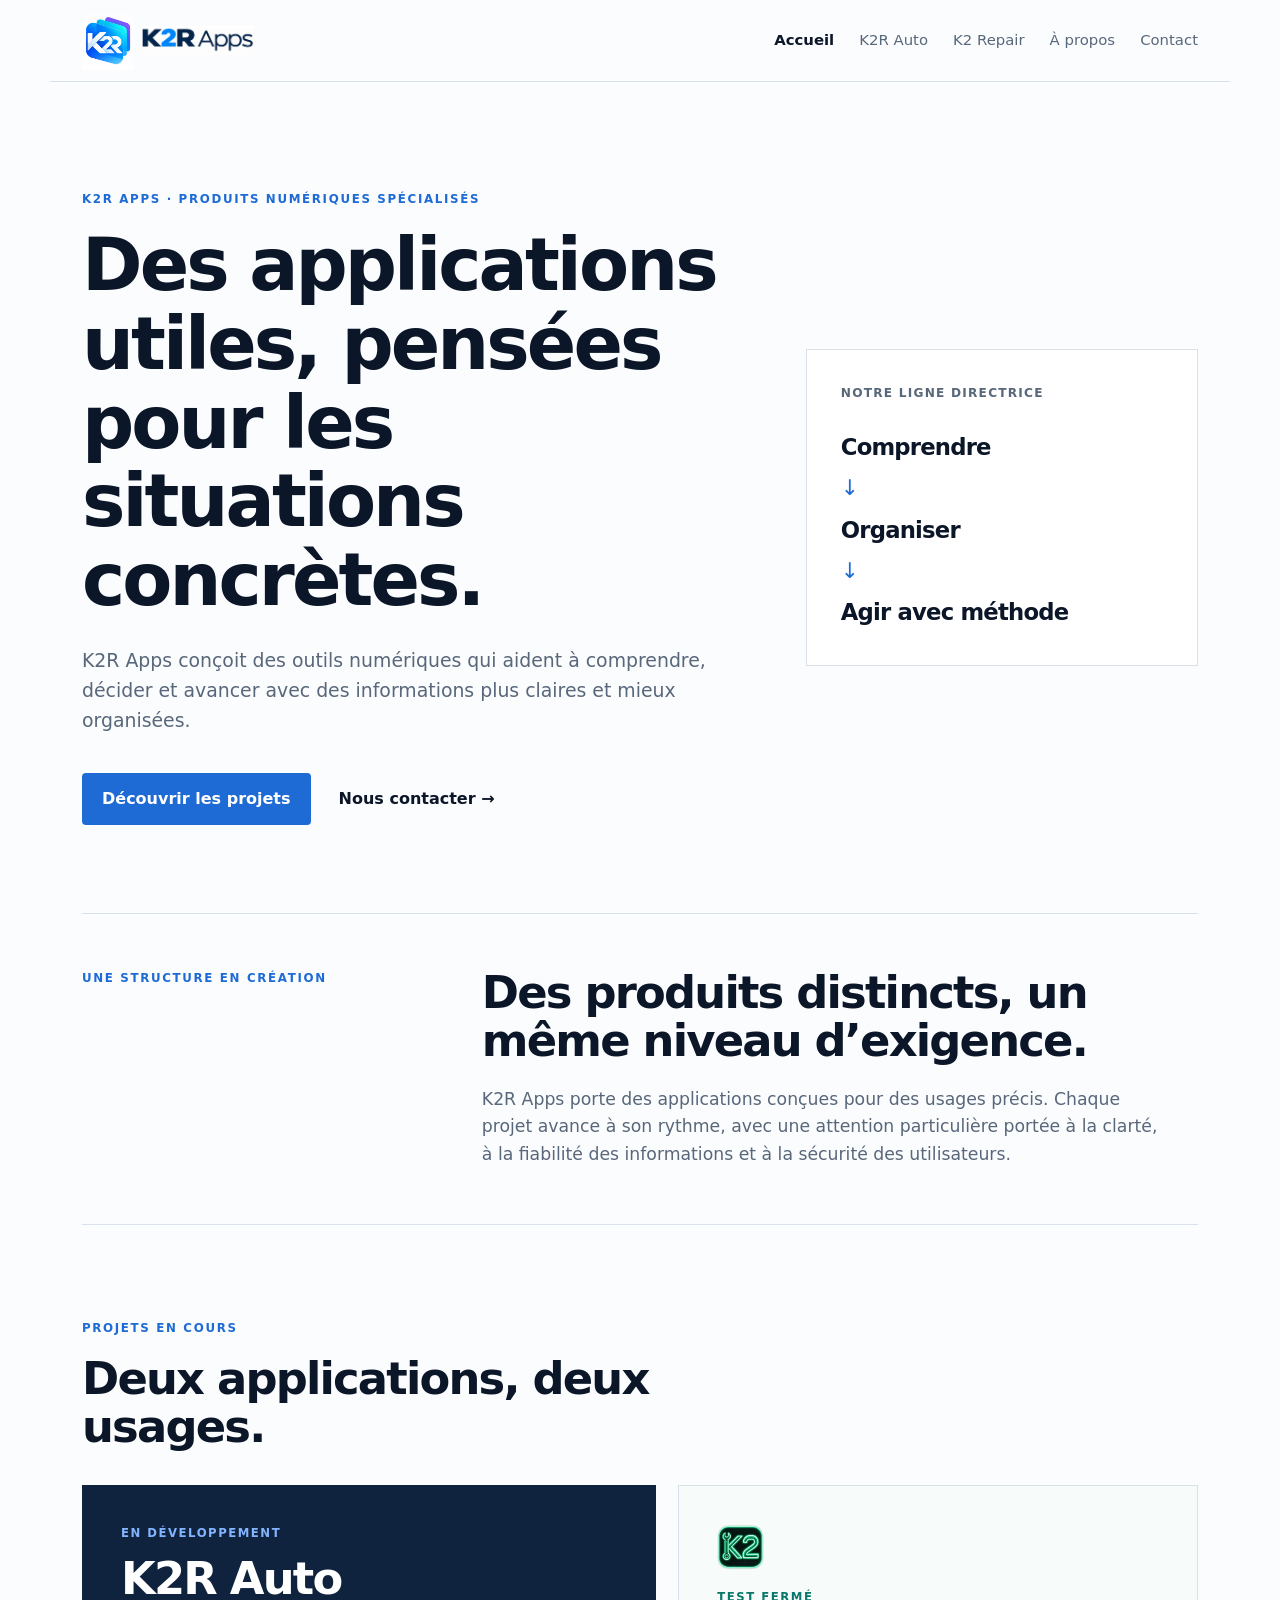
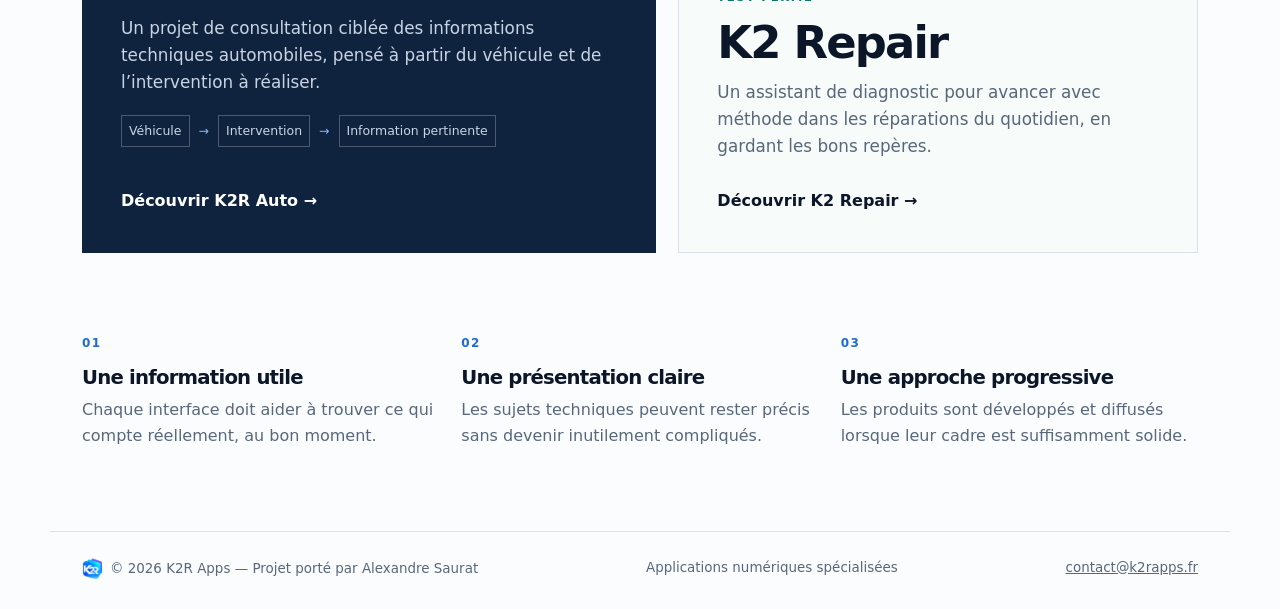
==== commit a6d0437a: "fix: use complete K2R Apps logo assets" ====
--- a/index.html
+++ b/index.html
@@ -1,8 +1,8 @@
 <!doctype html>
 <html lang="fr"><head><meta charset="utf-8"><meta name="viewport" content="width=device-width,initial-scale=1"><meta name="description" content="K2R Apps conçoit des applications numériques spécialisées, utiles et compréhensibles."><title>K2R Apps — Applications numériques spécialisées</title><link rel="stylesheet" href="styles.css"></head>
-<body class="apps-home"><header><a class="brand" href="index.html" aria-label="K2R Apps, accueil"><span class="brand-mark"><img src="assets/branding/k2r-apps-logo.png" alt=""></span><span class="brand-wordmark"><span>K2R</span> Apps</span></a><nav aria-label="Navigation principale"><a class="active" href="index.html">Accueil</a><a href="k2r-auto/index.html">K2R Auto</a><a href="k2-repair/index.html">K2 Repair</a><a href="a-propos/index.html">À propos</a><a href="contact/index.html">Contact</a></nav></header>
+<body class="apps-home"><header><a class="brand" href="index.html" aria-label="K2R Apps, accueil"><span class="brand-mark"><img src="assets/branding/k2r-apps-symbol.png" alt=""></span><span class="brand-wordmark"><img src="assets/branding/k2r-apps-wordmark.png" alt="K2R Apps"></span></a><nav aria-label="Navigation principale"><a class="active" href="index.html">Accueil</a><a href="k2r-auto/index.html">K2R Auto</a><a href="k2-repair/index.html">K2 Repair</a><a href="a-propos/index.html">À propos</a><a href="contact/index.html">Contact</a></nav></header>
 <main><section class="apps-hero"><div><p class="eyebrow">K2R Apps · produits numériques spécialisés</p><h1>Des applications utiles, pensées pour les situations concrètes.</h1><p class="lead">K2R Apps conçoit des outils numériques qui aident à comprendre, décider et avancer avec des informations plus claires et mieux organisées.</p><div class="actions"><a class="button" href="#produits">Découvrir les projets</a><a class="text-link" href="contact/index.html">Nous contacter →</a></div></div><aside class="apps-compass" aria-label="Les principes de K2R Apps"><p>Notre ligne directrice</p><strong>Comprendre</strong><span>↓</span><strong>Organiser</strong><span>↓</span><strong>Agir avec méthode</strong></aside></section>
 <section class="apps-intro"><p class="eyebrow">Une structure en création</p><div><h2>Des produits distincts, un même niveau d’exigence.</h2><p>K2R Apps porte des applications conçues pour des usages précis. Chaque projet avance à son rythme, avec une attention particulière portée à la clarté, à la fiabilité des informations et à la sécurité des utilisateurs.</p></div></section>
 <section class="products" id="produits"><div class="section-heading"><p class="eyebrow">Projets en cours</p><h2>Deux applications, deux usages.</h2></div><div class="product-grid"><article class="product-card auto-card"><p class="product-status">En développement</p><h3>K2R Auto</h3><p>Un projet de consultation ciblée des informations techniques automobiles, pensé à partir du véhicule et de l’intervention à réaliser.</p><div class="mini-flow"><span>Véhicule</span><i>→</i><span>Intervention</span><i>→</i><span>Information pertinente</span></div><a class="text-link" href="k2r-auto/index.html">Découvrir K2R Auto →</a></article><article class="product-card repair-card"><img src="assets/k2-repair-icon-source.png" alt="Logo K2 Repair"><p class="product-status">Test fermé</p><h3>K2 Repair</h3><p>Un assistant de diagnostic pour avancer avec méthode dans les réparations du quotidien, en gardant les bons repères.</p><a class="text-link" href="k2-repair/index.html">Découvrir K2 Repair →</a></article></div></section>
 <section class="apps-principles"><article><span>01</span><h3>Une information utile</h3><p>Chaque interface doit aider à trouver ce qui compte réellement, au bon moment.</p></article><article><span>02</span><h3>Une présentation claire</h3><p>Les sujets techniques peuvent rester précis sans devenir inutilement compliqués.</p></article><article><span>03</span><h3>Une approche progressive</h3><p>Les produits sont développés et diffusés lorsque leur cadre est suffisamment solide.</p></article></section></main>
-<footer><span class="footer-brand"><span class="footer-mark"><img src="assets/branding/k2r-apps-logo.png" alt=""></span><span>© 2026 K2R Apps — Projet porté par Alexandre Saurat</span></span><span>Applications numériques spécialisées</span><a href="mailto:contact@k2rapps.fr">contact@k2rapps.fr</a></footer></body></html>
+<footer><span class="footer-brand"><span class="footer-mark"><img src="assets/branding/k2r-apps-symbol.png" alt=""></span><span>© 2026 K2R Apps — Projet porté par Alexandre Saurat</span></span><span>Applications numériques spécialisées</span><a href="mailto:contact@k2rapps.fr">contact@k2rapps.fr</a></footer></body></html>
--- a/styles.css
+++ b/styles.css
@@ -19,3 +19,6 @@
 
 /* Identité visuelle K2R Apps */
 .brand{display:inline-flex;align-items:center;gap:10px;letter-spacing:-.035em}.brand .brand-mark{display:inline-block;flex:0 0 43px;width:43px;height:43px;overflow:hidden;border-radius:11px}.brand .brand-mark img{display:block;width:82px;max-width:none;height:auto;transform:translate(-19px,-9px)}.brand .brand-wordmark{color:var(--ink)}.brand .brand-wordmark span{color:var(--blue)}.footer-brand{display:inline-flex;align-items:center;gap:8px;font-size:.84rem!important}.footer-brand::after{display:none!important}.footer-mark{display:inline-block;flex:0 0 22px;width:22px;height:22px;overflow:hidden;border-radius:6px}.footer-mark img{display:block;width:42px;max-width:none;height:auto;transform:translate(-10px,-5px)}@media(max-width:700px){.brand .brand-mark{flex-basis:39px;width:39px;height:39px}.brand .brand-mark img{width:75px;transform:translate(-18px,-8px)}}
+
+/* Logo officiel : symbole entier et mot-symbole séparé, sans découpe du symbole. */
+.brand{gap:8px}.brand .brand-mark{flex-basis:52px;width:52px;height:58px;border-radius:0}.brand .brand-mark img{width:82px;transform:translate(-15px,-6px)}.brand .brand-wordmark{display:inline-block;flex:0 0 112px;width:112px;height:29px;overflow:hidden}.brand .brand-wordmark img{display:block;width:112px;max-width:none;height:auto;transform:translateY(-17px)}.footer-mark{flex-basis:20px;width:20px;height:24px;border-radius:0}.footer-mark img{width:35px;transform:translate(-7px,-3px)}@media(max-width:700px){.brand .brand-mark{flex-basis:45px;width:45px;height:51px}.brand .brand-mark img{width:70px;transform:translate(-12px,-5px)}.brand .brand-wordmark{flex-basis:100px;width:100px;height:27px}.brand .brand-wordmark img{width:100px;transform:translateY(-15px)}}
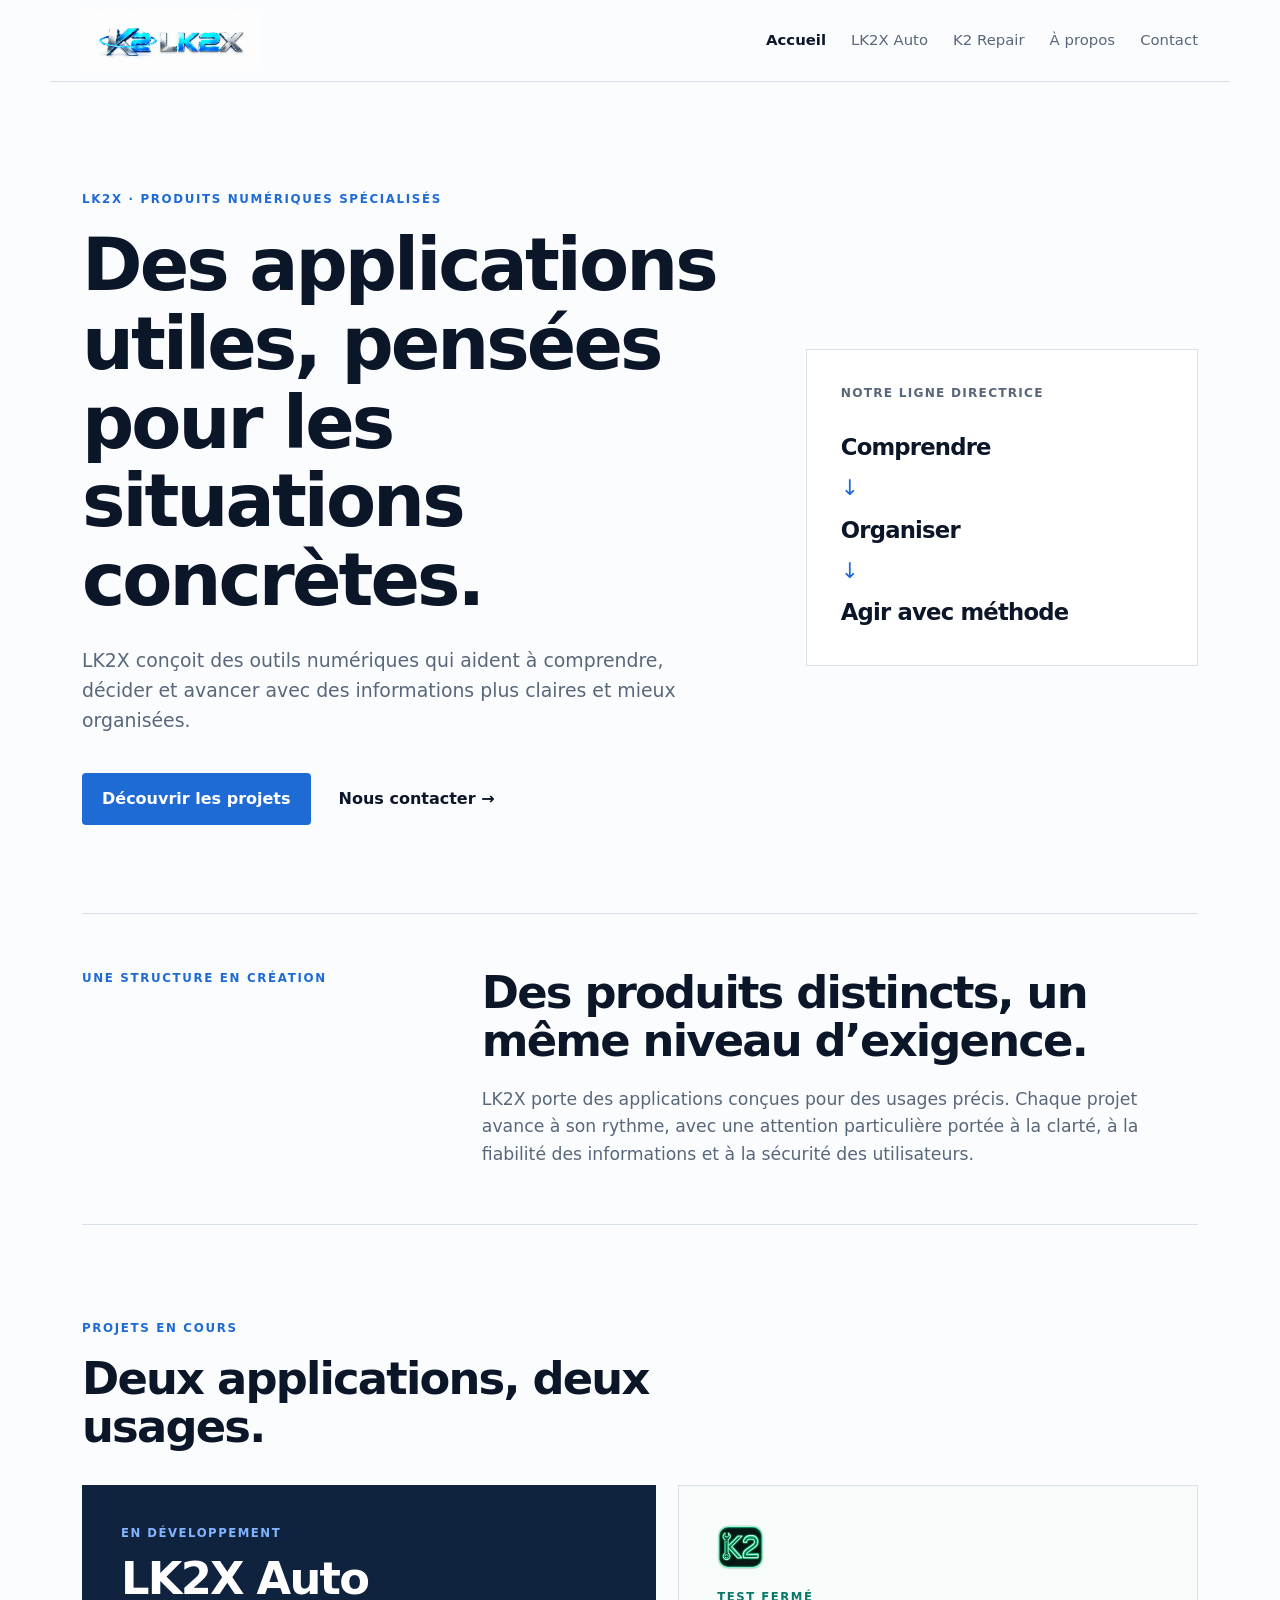
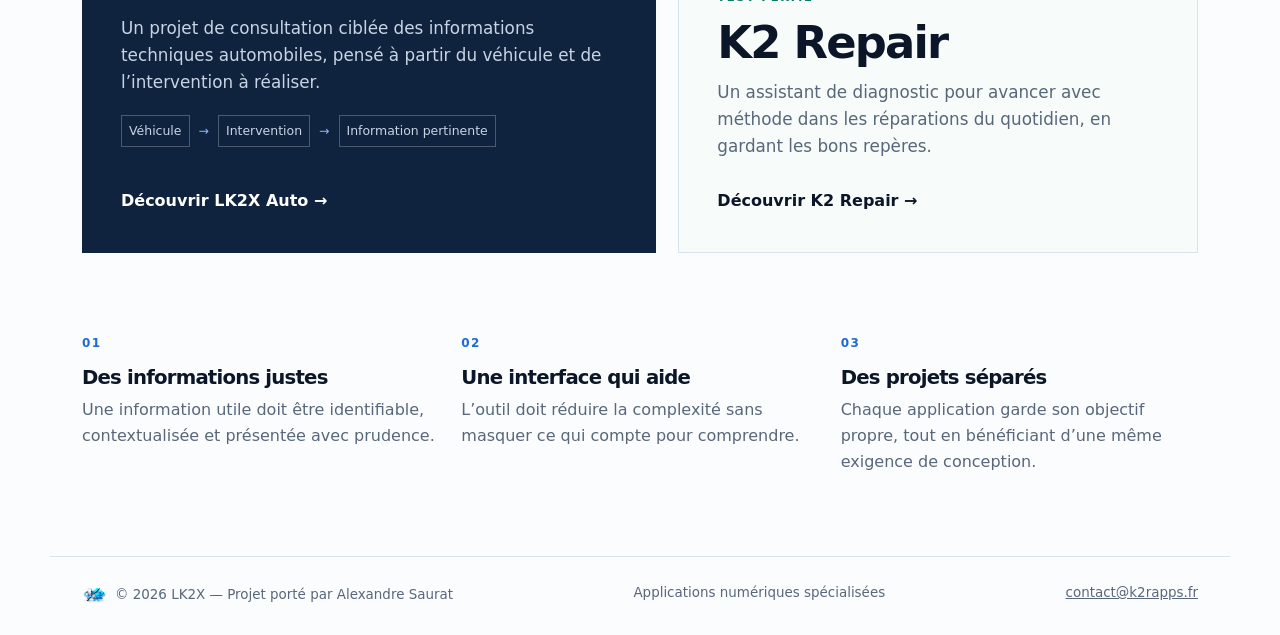
==== commit b709a457: "Migrate public identity to LK2X" ====
--- a/index.html
+++ b/index.html
@@ -1,8 +1,8 @@
 <!doctype html>
-<html lang="fr"><head><meta charset="utf-8"><meta name="viewport" content="width=device-width,initial-scale=1"><meta name="description" content="K2R Apps conçoit des applications numériques spécialisées, utiles et compréhensibles."><title>K2R Apps — Applications numériques spécialisées</title><link rel="stylesheet" href="styles.css"></head>
-<body class="apps-home"><header><a class="brand" href="index.html" aria-label="K2R Apps, accueil"><span class="brand-mark"><img src="assets/branding/k2r-apps-symbol.png" alt=""></span><span class="brand-wordmark"><img src="assets/branding/k2r-apps-wordmark.png" alt="K2R Apps"></span></a><nav aria-label="Navigation principale"><a class="active" href="index.html">Accueil</a><a href="k2r-auto/index.html">K2R Auto</a><a href="k2-repair/index.html">K2 Repair</a><a href="a-propos/index.html">À propos</a><a href="contact/index.html">Contact</a></nav></header>
-<main><section class="apps-hero"><div><p class="eyebrow">K2R Apps · produits numériques spécialisés</p><h1>Des applications utiles, pensées pour les situations concrètes.</h1><p class="lead">K2R Apps conçoit des outils numériques qui aident à comprendre, décider et avancer avec des informations plus claires et mieux organisées.</p><div class="actions"><a class="button" href="#produits">Découvrir les projets</a><a class="text-link" href="contact/index.html">Nous contacter →</a></div></div><aside class="apps-compass" aria-label="Les principes de K2R Apps"><p>Notre ligne directrice</p><strong>Comprendre</strong><span>↓</span><strong>Organiser</strong><span>↓</span><strong>Agir avec méthode</strong></aside></section>
-<section class="apps-intro"><p class="eyebrow">Une structure en création</p><div><h2>Des produits distincts, un même niveau d’exigence.</h2><p>K2R Apps porte des applications conçues pour des usages précis. Chaque projet avance à son rythme, avec une attention particulière portée à la clarté, à la fiabilité des informations et à la sécurité des utilisateurs.</p></div></section>
-<section class="products" id="produits"><div class="section-heading"><p class="eyebrow">Projets en cours</p><h2>Deux applications, deux usages.</h2></div><div class="product-grid"><article class="product-card auto-card"><p class="product-status">En développement</p><h3>K2R Auto</h3><p>Un projet de consultation ciblée des informations techniques automobiles, pensé à partir du véhicule et de l’intervention à réaliser.</p><div class="mini-flow"><span>Véhicule</span><i>→</i><span>Intervention</span><i>→</i><span>Information pertinente</span></div><a class="text-link" href="k2r-auto/index.html">Découvrir K2R Auto →</a></article><article class="product-card repair-card"><img src="assets/k2-repair-icon-source.png" alt="Logo K2 Repair"><p class="product-status">Test fermé</p><h3>K2 Repair</h3><p>Un assistant de diagnostic pour avancer avec méthode dans les réparations du quotidien, en gardant les bons repères.</p><a class="text-link" href="k2-repair/index.html">Découvrir K2 Repair →</a></article></div></section>
-<section class="apps-principles"><article><span>01</span><h3>Une information utile</h3><p>Chaque interface doit aider à trouver ce qui compte réellement, au bon moment.</p></article><article><span>02</span><h3>Une présentation claire</h3><p>Les sujets techniques peuvent rester précis sans devenir inutilement compliqués.</p></article><article><span>03</span><h3>Une approche progressive</h3><p>Les produits sont développés et diffusés lorsque leur cadre est suffisamment solide.</p></article></section></main>
-<footer><span class="footer-brand"><span class="footer-mark"><img src="assets/branding/k2r-apps-symbol.png" alt=""></span><span>© 2026 K2R Apps — Projet porté par Alexandre Saurat</span></span><span>Applications numériques spécialisées</span><a href="mailto:contact@k2rapps.fr">contact@k2rapps.fr</a></footer></body></html>
+<html lang="fr"><head><meta charset="utf-8"><meta name="viewport" content="width=device-width,initial-scale=1"><meta name="description" content="LK2X conçoit des applications numériques spécialisées, utiles et compréhensibles."><meta property="og:title" content="LK2X — Applications numériques spécialisées"><meta property="og:description" content="Des applications utiles, pensées pour les situations concrètes."><meta property="og:url" content="https://lk2x.fr/"><link rel="canonical" href="https://lk2x.fr/"><title>LK2X — Applications numériques spécialisées</title><link rel="stylesheet" href="styles.css"></head>
+<body class="apps-home"><header><a class="brand brand-lk2x" href="index.html" aria-label="LK2X, accueil"><img class="brand-logo" src="assets/branding/lk2x-logo-horizontal-light.png" alt="LK2X"></a><nav aria-label="Navigation principale"><a class="active" href="index.html">Accueil</a><a href="k2r-auto/index.html">LK2X Auto</a><a href="k2-repair/index.html">K2 Repair</a><a href="a-propos/index.html">À propos</a><a href="contact/index.html">Contact</a></nav></header>
+<main><section class="apps-hero"><div><p class="eyebrow">LK2X · produits numériques spécialisés</p><h1>Des applications utiles, pensées pour les situations concrètes.</h1><p class="lead">LK2X conçoit des outils numériques qui aident à comprendre, décider et avancer avec des informations plus claires et mieux organisées.</p><div class="actions"><a class="button" href="#produits">Découvrir les projets</a><a class="text-link" href="contact/index.html">Nous contacter →</a></div></div><aside class="apps-compass" aria-label="Les principes de LK2X"><p>Notre ligne directrice</p><strong>Comprendre</strong><span>↓</span><strong>Organiser</strong><span>↓</span><strong>Agir avec méthode</strong></aside></section>
+<section class="apps-intro"><p class="eyebrow">Une structure en création</p><div><h2>Des produits distincts, un même niveau d’exigence.</h2><p>LK2X porte des applications conçues pour des usages précis. Chaque projet avance à son rythme, avec une attention particulière portée à la clarté, à la fiabilité des informations et à la sécurité des utilisateurs.</p></div></section>
+<section class="products" id="produits"><div class="section-heading"><p class="eyebrow">Projets en cours</p><h2>Deux applications, deux usages.</h2></div><div class="product-grid"><article class="product-card auto-card"><p class="product-status">En développement</p><h3>LK2X Auto</h3><p>Un projet de consultation ciblée des informations techniques automobiles, pensé à partir du véhicule et de l’intervention à réaliser.</p><div class="mini-flow"><span>Véhicule</span><i>→</i><span>Intervention</span><i>→</i><span>Information pertinente</span></div><a class="text-link" href="k2r-auto/index.html">Découvrir LK2X Auto →</a></article><article class="product-card repair-card"><img src="assets/k2-repair-icon-source.png" alt="Logo K2 Repair"><p class="product-status">Test fermé</p><h3>K2 Repair</h3><p>Un assistant de diagnostic pour avancer avec méthode dans les réparations du quotidien, en gardant les bons repères.</p><a class="text-link" href="k2-repair/index.html">Découvrir K2 Repair →</a></article></div></section>
+<section class="apps-principles"><article><span>01</span><h3>Des informations justes</h3><p>Une information utile doit être identifiable, contextualisée et présentée avec prudence.</p></article><article><span>02</span><h3>Une interface qui aide</h3><p>L’outil doit réduire la complexité sans masquer ce qui compte pour comprendre.</p></article><article><span>03</span><h3>Des projets séparés</h3><p>Chaque application garde son objectif propre, tout en bénéficiant d’une même exigence de conception.</p></article></section></main>
+<footer><span class="footer-brand"><img class="footer-logo" src="assets/branding/lk2x-logo-symbol-light.png" alt=""><span>© 2026 LK2X — Projet porté par Alexandre Saurat</span></span><span>Applications numériques spécialisées</span><a href="mailto:contact@k2rapps.fr">contact@k2rapps.fr</a></footer></body></html>
--- a/styles.css
+++ b/styles.css
@@ -22,3 +22,6 @@
 
 /* Logo officiel : symbole entier et mot-symbole séparé, sans découpe du symbole. */
 .brand{gap:8px}.brand .brand-mark{flex-basis:52px;width:52px;height:58px;border-radius:0}.brand .brand-mark img{width:82px;transform:translate(-15px,-6px)}.brand .brand-wordmark{display:inline-block;flex:0 0 112px;width:112px;height:29px;overflow:hidden}.brand .brand-wordmark img{display:block;width:112px;max-width:none;height:auto;transform:translateY(-17px)}.footer-mark{flex-basis:20px;width:20px;height:24px;border-radius:0}.footer-mark img{width:35px;transform:translate(-7px,-3px)}@media(max-width:700px){.brand .brand-mark{flex-basis:45px;width:45px;height:51px}.brand .brand-mark img{width:70px;transform:translate(-12px,-5px)}.brand .brand-wordmark{flex-basis:100px;width:100px;height:27px}.brand .brand-wordmark img{width:100px;transform:translateY(-15px)}}
+
+/* Identité LK2X : logo officiel entier, sans découpe. */
+.brand.brand-lk2x{display:inline-flex;align-items:center;width:178px;height:62px;overflow:visible}.brand.brand-lk2x .brand-logo{display:block;width:178px;height:62px;object-fit:contain}.footer-brand{font-size:.84rem!important}.footer-brand>span{font-size:.84rem!important}.footer-brand .footer-logo{display:block;width:25px;height:25px;object-fit:contain}.footer-brand::after{display:none!important}@media(max-width:700px){.brand.brand-lk2x{width:148px;height:54px}.brand.brand-lk2x .brand-logo{width:148px;height:54px}}
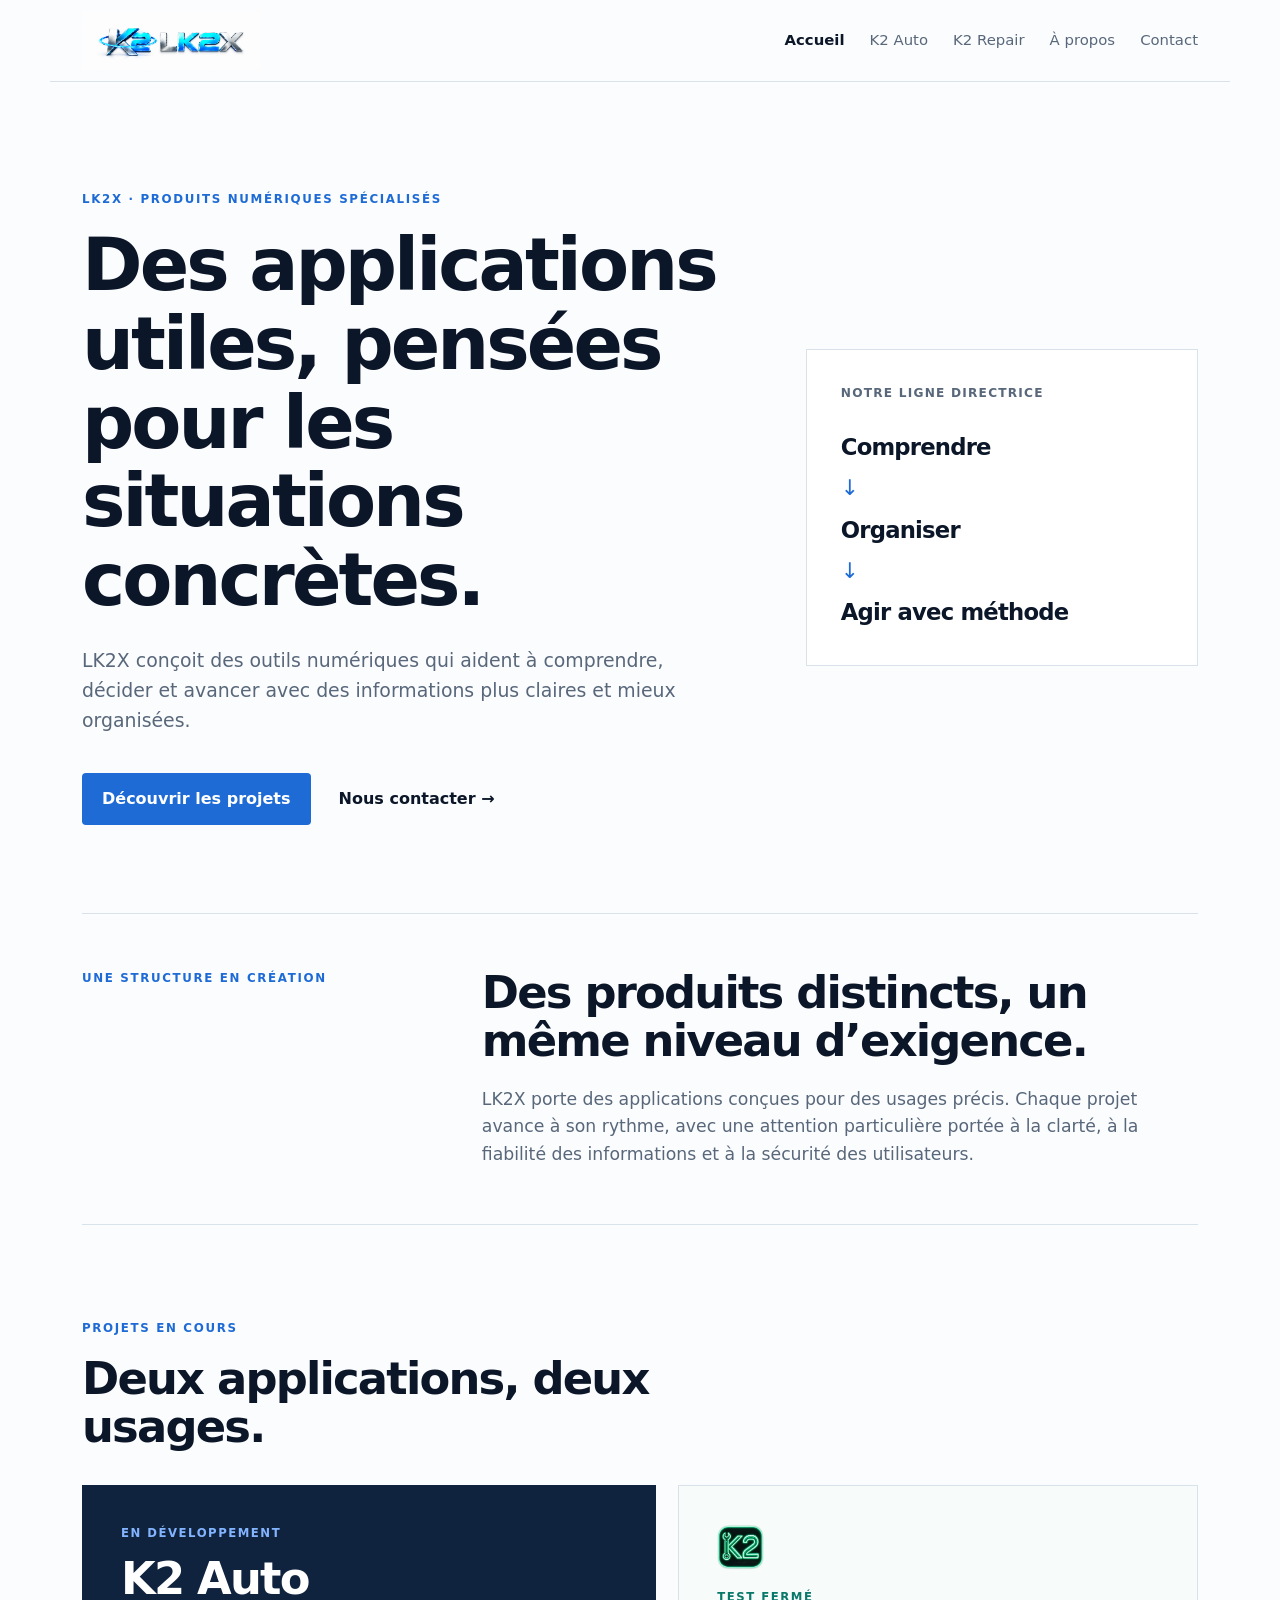
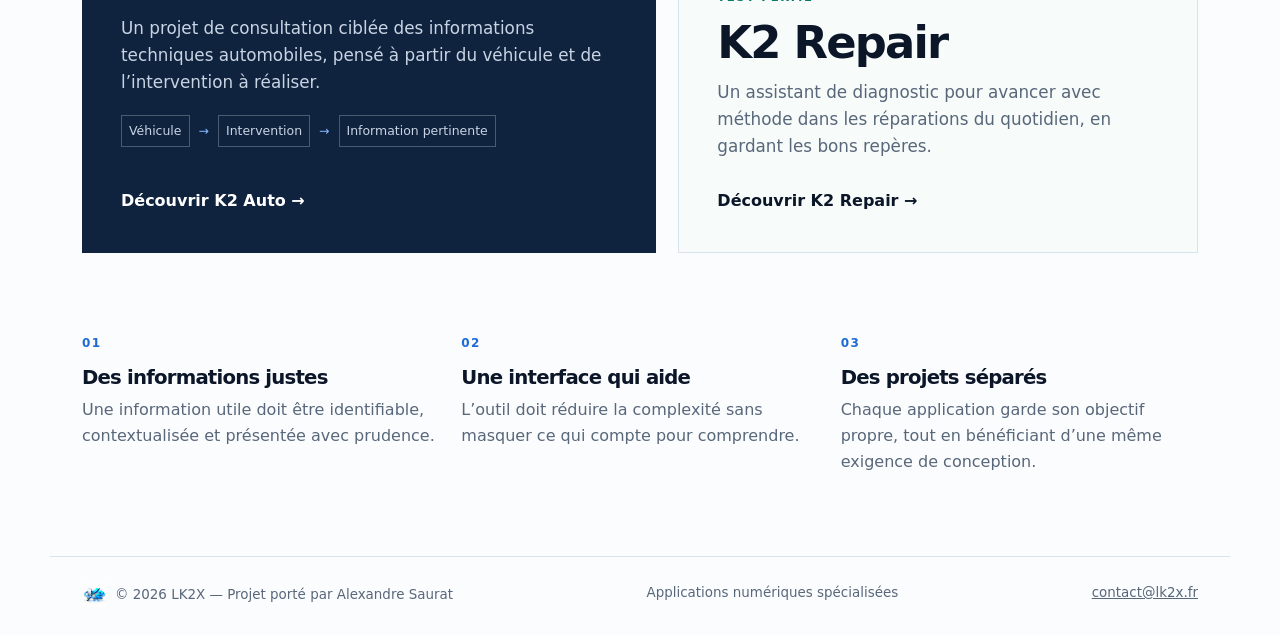
==== commit c10e859b: "Rename public auto product to K2 Auto" ====
--- a/index.html
+++ b/index.html
@@ -1,8 +1,147 @@
 <!doctype html>
-<html lang="fr"><head><meta charset="utf-8"><meta name="viewport" content="width=device-width,initial-scale=1"><meta name="description" content="LK2X conçoit des applications numériques spécialisées, utiles et compréhensibles."><meta property="og:title" content="LK2X — Applications numériques spécialisées"><meta property="og:description" content="Des applications utiles, pensées pour les situations concrètes."><meta property="og:url" content="https://lk2x.fr/"><link rel="canonical" href="https://lk2x.fr/"><title>LK2X — Applications numériques spécialisées</title><link rel="stylesheet" href="styles.css"></head>
-<body class="apps-home"><header><a class="brand brand-lk2x" href="index.html" aria-label="LK2X, accueil"><img class="brand-logo" src="assets/branding/lk2x-logo-horizontal-light.png" alt="LK2X"></a><nav aria-label="Navigation principale"><a class="active" href="index.html">Accueil</a><a href="k2r-auto/index.html">LK2X Auto</a><a href="k2-repair/index.html">K2 Repair</a><a href="a-propos/index.html">À propos</a><a href="contact/index.html">Contact</a></nav></header>
-<main><section class="apps-hero"><div><p class="eyebrow">LK2X · produits numériques spécialisés</p><h1>Des applications utiles, pensées pour les situations concrètes.</h1><p class="lead">LK2X conçoit des outils numériques qui aident à comprendre, décider et avancer avec des informations plus claires et mieux organisées.</p><div class="actions"><a class="button" href="#produits">Découvrir les projets</a><a class="text-link" href="contact/index.html">Nous contacter →</a></div></div><aside class="apps-compass" aria-label="Les principes de LK2X"><p>Notre ligne directrice</p><strong>Comprendre</strong><span>↓</span><strong>Organiser</strong><span>↓</span><strong>Agir avec méthode</strong></aside></section>
-<section class="apps-intro"><p class="eyebrow">Une structure en création</p><div><h2>Des produits distincts, un même niveau d’exigence.</h2><p>LK2X porte des applications conçues pour des usages précis. Chaque projet avance à son rythme, avec une attention particulière portée à la clarté, à la fiabilité des informations et à la sécurité des utilisateurs.</p></div></section>
-<section class="products" id="produits"><div class="section-heading"><p class="eyebrow">Projets en cours</p><h2>Deux applications, deux usages.</h2></div><div class="product-grid"><article class="product-card auto-card"><p class="product-status">En développement</p><h3>LK2X Auto</h3><p>Un projet de consultation ciblée des informations techniques automobiles, pensé à partir du véhicule et de l’intervention à réaliser.</p><div class="mini-flow"><span>Véhicule</span><i>→</i><span>Intervention</span><i>→</i><span>Information pertinente</span></div><a class="text-link" href="k2r-auto/index.html">Découvrir LK2X Auto →</a></article><article class="product-card repair-card"><img src="assets/k2-repair-icon-source.png" alt="Logo K2 Repair"><p class="product-status">Test fermé</p><h3>K2 Repair</h3><p>Un assistant de diagnostic pour avancer avec méthode dans les réparations du quotidien, en gardant les bons repères.</p><a class="text-link" href="k2-repair/index.html">Découvrir K2 Repair →</a></article></div></section>
-<section class="apps-principles"><article><span>01</span><h3>Des informations justes</h3><p>Une information utile doit être identifiable, contextualisée et présentée avec prudence.</p></article><article><span>02</span><h3>Une interface qui aide</h3><p>L’outil doit réduire la complexité sans masquer ce qui compte pour comprendre.</p></article><article><span>03</span><h3>Des projets séparés</h3><p>Chaque application garde son objectif propre, tout en bénéficiant d’une même exigence de conception.</p></article></section></main>
-<footer><span class="footer-brand"><img class="footer-logo" src="assets/branding/lk2x-logo-symbol-light.png" alt=""><span>© 2026 LK2X — Projet porté par Alexandre Saurat</span></span><span>Applications numériques spécialisées</span><a href="mailto:contact@k2rapps.fr">contact@k2rapps.fr</a></footer></body></html>
+<html lang="fr">
+  <head>
+    <meta charset="utf-8" />
+    <meta name="viewport" content="width=device-width,initial-scale=1" />
+    <meta
+      name="description"
+      content="LK2X conçoit des applications numériques spécialisées, utiles et compréhensibles."
+    />
+    <meta
+      property="og:title"
+      content="LK2X — Applications numériques spécialisées"
+    />
+    <meta
+      property="og:description"
+      content="Des applications utiles, pensées pour les situations concrètes."
+    />
+    <meta property="og:url" content="https://lk2x.fr/" />
+    <link rel="canonical" href="https://lk2x.fr/" />
+    <title>LK2X — Applications numériques spécialisées</title>
+    <link rel="stylesheet" href="styles.css" />
+  </head>
+  <body class="apps-home">
+    <header>
+      <a class="brand brand-lk2x" href="index.html" aria-label="LK2X, accueil"
+        ><img
+          class="brand-logo"
+          src="assets/branding/lk2x-logo-horizontal-light.png"
+          alt="LK2X"
+      /></a>
+      <nav aria-label="Navigation principale">
+        <a class="active" href="index.html">Accueil</a
+        ><a href="k2r-auto/index.html">K2 Auto</a
+        ><a href="k2-repair/index.html">K2 Repair</a
+        ><a href="a-propos/index.html">À propos</a
+        ><a href="contact/index.html">Contact</a>
+      </nav>
+    </header>
+    <main>
+      <section class="apps-hero">
+        <div>
+          <p class="eyebrow">LK2X · produits numériques spécialisés</p>
+          <h1>
+            Des applications utiles, pensées pour les situations concrètes.
+          </h1>
+          <p class="lead">
+            LK2X conçoit des outils numériques qui aident à comprendre, décider
+            et avancer avec des informations plus claires et mieux organisées.
+          </p>
+          <div class="actions">
+            <a class="button" href="#produits">Découvrir les projets</a
+            ><a class="text-link" href="contact/index.html">Nous contacter →</a>
+          </div>
+        </div>
+        <aside class="apps-compass" aria-label="Les principes de LK2X">
+          <p>Notre ligne directrice</p>
+          <strong>Comprendre</strong><span>↓</span><strong>Organiser</strong
+          ><span>↓</span><strong>Agir avec méthode</strong>
+        </aside>
+      </section>
+      <section class="apps-intro">
+        <p class="eyebrow">Une structure en création</p>
+        <div>
+          <h2>Des produits distincts, un même niveau d’exigence.</h2>
+          <p>
+            LK2X porte des applications conçues pour des usages précis. Chaque
+            projet avance à son rythme, avec une attention particulière portée à
+            la clarté, à la fiabilité des informations et à la sécurité des
+            utilisateurs.
+          </p>
+        </div>
+      </section>
+      <section class="products" id="produits">
+        <div class="section-heading">
+          <p class="eyebrow">Projets en cours</p>
+          <h2>Deux applications, deux usages.</h2>
+        </div>
+        <div class="product-grid">
+          <article class="product-card auto-card">
+            <p class="product-status">En développement</p>
+            <h3>K2 Auto</h3>
+            <p>
+              Un projet de consultation ciblée des informations techniques
+              automobiles, pensé à partir du véhicule et de l’intervention à
+              réaliser.
+            </p>
+            <div class="mini-flow">
+              <span>Véhicule</span><i>→</i><span>Intervention</span><i>→</i
+              ><span>Information pertinente</span>
+            </div>
+            <a class="text-link" href="k2r-auto/index.html"
+              >Découvrir K2 Auto →</a
+            >
+          </article>
+          <article class="product-card repair-card">
+            <img src="assets/k2-repair-icon-source.png" alt="Logo K2 Repair" />
+            <p class="product-status">Test fermé</p>
+            <h3>K2 Repair</h3>
+            <p>
+              Un assistant de diagnostic pour avancer avec méthode dans les
+              réparations du quotidien, en gardant les bons repères.
+            </p>
+            <a class="text-link" href="k2-repair/index.html"
+              >Découvrir K2 Repair →</a
+            >
+          </article>
+        </div>
+      </section>
+      <section class="apps-principles">
+        <article>
+          <span>01</span>
+          <h3>Des informations justes</h3>
+          <p>
+            Une information utile doit être identifiable, contextualisée et
+            présentée avec prudence.
+          </p>
+        </article>
+        <article>
+          <span>02</span>
+          <h3>Une interface qui aide</h3>
+          <p>
+            L’outil doit réduire la complexité sans masquer ce qui compte pour
+            comprendre.
+          </p>
+        </article>
+        <article>
+          <span>03</span>
+          <h3>Des projets séparés</h3>
+          <p>
+            Chaque application garde son objectif propre, tout en bénéficiant
+            d’une même exigence de conception.
+          </p>
+        </article>
+      </section>
+    </main>
+    <footer>
+      <span class="footer-brand"
+        ><img
+          class="footer-logo"
+          src="assets/branding/lk2x-logo-symbol-light.png"
+          alt=""
+        /><span>© 2026 LK2X — Projet porté par Alexandre Saurat</span></span
+      ><span>Applications numériques spécialisées</span
+      ><a href="mailto:contact@lk2x.fr">contact@lk2x.fr</a>
+    </footer>
+  </body>
+</html>
--- a/styles.css
+++ b/styles.css
@@ -1,27 +1,1584 @@
-:root{--ink:#0b1628;--navy:#10233e;--blue:#1e6bd6;--line:#d9e1eb;--muted:#58677a;--paper:#f7f9fc;--white:#fff}*{box-sizing:border-box}body{margin:0;color:var(--ink);background:var(--white);font-family:Inter,ui-sans-serif,system-ui,-apple-system,BlinkMacSystemFont,"Segoe UI",sans-serif;font-size:16px;line-height:1.6}header,main,footer{max-width:1180px;margin:auto;padding-left:32px;padding-right:32px}header{height:82px;display:flex;justify-content:space-between;align-items:center;border-bottom:1px solid var(--line)}.brand{font-weight:760;font-size:1.24rem;color:var(--ink);text-decoration:none;letter-spacing:-.04em}.brand span{color:var(--blue)}nav{display:flex;gap:25px}nav a{color:var(--muted);text-decoration:none;font-size:.93rem}nav a:hover,nav .active{color:var(--ink);font-weight:650}.hero{padding:116px 0 102px;max-width:880px}.eyebrow{font-size:.74rem;text-transform:uppercase;letter-spacing:.14em;font-weight:750;color:var(--blue);margin:0 0 17px}h1,h2,h3{letter-spacing:-.04em;line-height:1.08;margin:0 0 20px}h1{font-size:clamp(2.7rem,6vw,5.35rem);max-width:950px}h2{font-size:clamp(1.8rem,3vw,2.8rem)}h3{font-size:1.23rem}.lead{font-size:1.18rem;color:var(--muted);max-width:690px;margin:25px 0}.actions{display:flex;gap:28px;align-items:center;margin-top:38px}.button{background:var(--blue);color:white;text-decoration:none;padding:13px 20px;border-radius:4px;font-weight:650}.text-link{color:var(--ink);font-weight:650;text-decoration:none}.principle{background:var(--navy);color:white;padding:65px;display:grid;grid-template-columns:1.2fr .8fr;gap:60px;margin:0 -32px 72px}.principle h2{font-size:clamp(2rem,4vw,3.7rem)}.principle p{color:#c8d4e3;margin:0;font-size:1.1rem}.grid{display:grid;gap:22px;margin:0 0 72px}.grid.three{grid-template-columns:repeat(3,1fr)}.grid.two{grid-template-columns:repeat(2,1fr)}article{border:1px solid var(--line);padding:31px;background:white}article p{color:var(--muted);margin:0}.dark{background:var(--navy);border-color:var(--navy);color:white}.dark p{color:#c8d4e3}.page-head{padding:96px 0 72px;max-width:920px}.process{display:grid;grid-template-columns:repeat(3,1fr);border-top:1px solid var(--line);border-bottom:1px solid var(--line);margin-bottom:72px}.process div{padding:29px 27px 29px 0}.process div+div{border-left:1px solid var(--line);padding-left:27px}.process span{color:var(--blue);font-weight:750;font-size:.8rem}.process h2{font-size:1.55rem;margin:8px 0}.process p{color:var(--muted);margin:0}ul{padding-left:20px;color:var(--muted)}li{margin:8px 0}.plain{background:var(--paper);padding:55px 50px;margin:0 -32px 70px}.plain p{max-width:760px;color:var(--muted)}.status{font-weight:650;color:var(--ink)!important}.contact{min-height:calc(100vh - 170px);padding:112px 0}.email{font-size:clamp(1.7rem,4vw,3.2rem);font-weight:700;color:var(--blue);text-decoration:none;letter-spacing:-.04em}.note{max-width:650px;color:var(--muted);margin-top:45px}footer{border-top:1px solid var(--line);display:flex;justify-content:space-between;gap:20px;padding-top:25px;padding-bottom:28px;color:var(--muted);font-size:.84rem}footer a{color:var(--muted)}@media(max-width:700px){header,main,footer{padding-left:20px;padding-right:20px}header{height:auto;min-height:76px;align-items:flex-start;padding-top:20px;padding-bottom:18px;gap:16px;flex-direction:column}nav{gap:16px;flex-wrap:wrap;font-size:.9rem}.hero{padding:74px 0}.principle{margin-left:-20px;margin-right:-20px;padding:42px 20px;display:block}.principle div{margin-top:24px}.grid.three,.grid.two,.process{grid-template-columns:1fr}.process div+div{border-left:0;border-top:1px solid var(--line);padding-left:0}.plain{margin-left:-20px;margin-right:-20px;padding:42px 20px}.page-head{padding:66px 0 52px}.contact{padding:70px 0}footer{flex-direction:column;gap:5px}.actions{flex-wrap:wrap}}
-.principle{grid-template-columns:1.1fr .9fr!important;align-items:center!important}.principle::after{content:"";display:block;width:100%;min-height:330px;background:url("process-diagram.svg") center/contain no-repeat}@media(max-width:700px){.principle::after{min-height:285px;margin-top:22px}}
-.principle{grid-template-columns:minmax(280px,.95fr) minmax(280px,1.05fr)!important;gap:48px!important}.principle::before{content:"";display:block;grid-column:1;grid-row:1 / span 2;width:100%;min-height:365px;background:url("assets/k2r-auto-process.png") center/contain no-repeat}.principle::after{display:none!important}.principle>.eyebrow{grid-column:2;grid-row:1;margin:0 0 8px!important;align-self:end}.principle>div{grid-column:2;grid-row:2;align-self:start}.principle>div h2{margin-top:0}@media(max-width:700px){.principle{display:flex!important;flex-direction:column;gap:10px!important}.principle::before{width:100%;min-height:280px;order:0}.principle>.eyebrow{order:1;align-self:flex-start;margin-top:18px!important}.principle>div{order:2}}
-.hero{max-width:790px!important;padding-top:104px!important;padding-bottom:112px!important}.hero h1{font-size:clamp(2.45rem,5vw,4.65rem)!important;max-width:760px}.hero .lead{margin-top:32px!important;margin-bottom:0}.hero .actions{margin-top:46px!important}.hero .eyebrow{display:flex;align-items:center;gap:10px}.hero .eyebrow::after{content:"";display:inline-block;width:30px;height:1px;background:var(--blue);box-shadow:7px 0 0 -2px var(--blue)}@media(max-width:700px){.hero{padding-top:70px!important;padding-bottom:82px!important}.hero h1{font-size:clamp(2.35rem,11vw,3.35rem)!important}.hero .lead{margin-top:27px!important}.hero .actions{margin-top:36px!important}}
-.hero h1{max-width:700px!important;font-size:0!important;line-height:1.04!important}.hero h1::before,.hero h1::after{display:block;letter-spacing:-.045em;color:var(--ink)}.hero h1::before{content:"Rendre l’information technique plus accessible.";font-size:clamp(2.45rem,5vw,4.4rem)}.hero h1::after{content:"Sans compromis sur sa fiabilité.";font-size:clamp(2rem,3.9vw,3.5rem);margin-top:.38em}@media(max-width:700px){.hero h1::before{font-size:clamp(2.35rem,10.5vw,3.25rem)}.hero h1::after{font-size:clamp(1.85rem,8.5vw,2.7rem)}}
-footer span:first-child{font-size:0}footer span:first-child::after{content:"© 2026 K2R Apps — Projet porté par Alexandre Saurat";font-size:.84rem}
+:root {
+  --ink: #0b1628;
+  --navy: #10233e;
+  --blue: #1e6bd6;
+  --line: #d9e1eb;
+  --muted: #58677a;
+  --paper: #f7f9fc;
+  --white: #fff;
+}
+* {
+  box-sizing: border-box;
+}
+body {
+  margin: 0;
+  color: var(--ink);
+  background: var(--white);
+  font-family:
+    Inter,
+    ui-sans-serif,
+    system-ui,
+    -apple-system,
+    BlinkMacSystemFont,
+    "Segoe UI",
+    sans-serif;
+  font-size: 16px;
+  line-height: 1.6;
+}
+header,
+main,
+footer {
+  max-width: 1180px;
+  margin: auto;
+  padding-left: 32px;
+  padding-right: 32px;
+}
+header {
+  height: 82px;
+  display: flex;
+  justify-content: space-between;
+  align-items: center;
+  border-bottom: 1px solid var(--line);
+}
+.brand {
+  font-weight: 760;
+  font-size: 1.24rem;
+  color: var(--ink);
+  text-decoration: none;
+  letter-spacing: -0.04em;
+}
+.brand span {
+  color: var(--blue);
+}
+nav {
+  display: flex;
+  gap: 25px;
+}
+nav a {
+  color: var(--muted);
+  text-decoration: none;
+  font-size: 0.93rem;
+}
+nav a:hover,
+nav .active {
+  color: var(--ink);
+  font-weight: 650;
+}
+.hero {
+  padding: 116px 0 102px;
+  max-width: 880px;
+}
+.eyebrow {
+  font-size: 0.74rem;
+  text-transform: uppercase;
+  letter-spacing: 0.14em;
+  font-weight: 750;
+  color: var(--blue);
+  margin: 0 0 17px;
+}
+h1,
+h2,
+h3 {
+  letter-spacing: -0.04em;
+  line-height: 1.08;
+  margin: 0 0 20px;
+}
+h1 {
+  font-size: clamp(2.7rem, 6vw, 5.35rem);
+  max-width: 950px;
+}
+h2 {
+  font-size: clamp(1.8rem, 3vw, 2.8rem);
+}
+h3 {
+  font-size: 1.23rem;
+}
+.lead {
+  font-size: 1.18rem;
+  color: var(--muted);
+  max-width: 690px;
+  margin: 25px 0;
+}
+.actions {
+  display: flex;
+  gap: 28px;
+  align-items: center;
+  margin-top: 38px;
+}
+.button {
+  background: var(--blue);
+  color: white;
+  text-decoration: none;
+  padding: 13px 20px;
+  border-radius: 4px;
+  font-weight: 650;
+}
+.text-link {
+  color: var(--ink);
+  font-weight: 650;
+  text-decoration: none;
+}
+.principle {
+  background: var(--navy);
+  color: white;
+  padding: 65px;
+  display: grid;
+  grid-template-columns: 1.2fr 0.8fr;
+  gap: 60px;
+  margin: 0 -32px 72px;
+}
+.principle h2 {
+  font-size: clamp(2rem, 4vw, 3.7rem);
+}
+.principle p {
+  color: #c8d4e3;
+  margin: 0;
+  font-size: 1.1rem;
+}
+.grid {
+  display: grid;
+  gap: 22px;
+  margin: 0 0 72px;
+}
+.grid.three {
+  grid-template-columns: repeat(3, 1fr);
+}
+.grid.two {
+  grid-template-columns: repeat(2, 1fr);
+}
+article {
+  border: 1px solid var(--line);
+  padding: 31px;
+  background: white;
+}
+article p {
+  color: var(--muted);
+  margin: 0;
+}
+.dark {
+  background: var(--navy);
+  border-color: var(--navy);
+  color: white;
+}
+.dark p {
+  color: #c8d4e3;
+}
+.page-head {
+  padding: 96px 0 72px;
+  max-width: 920px;
+}
+.process {
+  display: grid;
+  grid-template-columns: repeat(3, 1fr);
+  border-top: 1px solid var(--line);
+  border-bottom: 1px solid var(--line);
+  margin-bottom: 72px;
+}
+.process div {
+  padding: 29px 27px 29px 0;
+}
+.process div + div {
+  border-left: 1px solid var(--line);
+  padding-left: 27px;
+}
+.process span {
+  color: var(--blue);
+  font-weight: 750;
+  font-size: 0.8rem;
+}
+.process h2 {
+  font-size: 1.55rem;
+  margin: 8px 0;
+}
+.process p {
+  color: var(--muted);
+  margin: 0;
+}
+ul {
+  padding-left: 20px;
+  color: var(--muted);
+}
+li {
+  margin: 8px 0;
+}
+.plain {
+  background: var(--paper);
+  padding: 55px 50px;
+  margin: 0 -32px 70px;
+}
+.plain p {
+  max-width: 760px;
+  color: var(--muted);
+}
+.status {
+  font-weight: 650;
+  color: var(--ink) !important;
+}
+.contact {
+  min-height: calc(100vh - 170px);
+  padding: 112px 0;
+}
+.email {
+  font-size: clamp(1.7rem, 4vw, 3.2rem);
+  font-weight: 700;
+  color: var(--blue);
+  text-decoration: none;
+  letter-spacing: -0.04em;
+}
+.note {
+  max-width: 650px;
+  color: var(--muted);
+  margin-top: 45px;
+}
+footer {
+  border-top: 1px solid var(--line);
+  display: flex;
+  justify-content: space-between;
+  gap: 20px;
+  padding-top: 25px;
+  padding-bottom: 28px;
+  color: var(--muted);
+  font-size: 0.84rem;
+}
+footer a {
+  color: var(--muted);
+}
+@media (max-width: 700px) {
+  header,
+  main,
+  footer {
+    padding-left: 20px;
+    padding-right: 20px;
+  }
+  header {
+    height: auto;
+    min-height: 76px;
+    align-items: flex-start;
+    padding-top: 20px;
+    padding-bottom: 18px;
+    gap: 16px;
+    flex-direction: column;
+  }
+  nav {
+    gap: 16px;
+    flex-wrap: wrap;
+    font-size: 0.9rem;
+  }
+  .hero {
+    padding: 74px 0;
+  }
+  .principle {
+    margin-left: -20px;
+    margin-right: -20px;
+    padding: 42px 20px;
+    display: block;
+  }
+  .principle div {
+    margin-top: 24px;
+  }
+  .grid.three,
+  .grid.two,
+  .process {
+    grid-template-columns: 1fr;
+  }
+  .process div + div {
+    border-left: 0;
+    border-top: 1px solid var(--line);
+    padding-left: 0;
+  }
+  .plain {
+    margin-left: -20px;
+    margin-right: -20px;
+    padding: 42px 20px;
+  }
+  .page-head {
+    padding: 66px 0 52px;
+  }
+  .contact {
+    padding: 70px 0;
+  }
+  footer {
+    flex-direction: column;
+    gap: 5px;
+  }
+  .actions {
+    flex-wrap: wrap;
+  }
+}
+.principle {
+  grid-template-columns: 1.1fr 0.9fr !important;
+  align-items: center !important;
+}
+.principle::after {
+  content: "";
+  display: block;
+  width: 100%;
+  min-height: 330px;
+  background: url("process-diagram.svg") center/contain no-repeat;
+}
+@media (max-width: 700px) {
+  .principle::after {
+    min-height: 285px;
+    margin-top: 22px;
+  }
+}
+.principle {
+  grid-template-columns: minmax(280px, 0.95fr) minmax(280px, 1.05fr) !important;
+  gap: 48px !important;
+}
+.principle::before {
+  content: "";
+  display: block;
+  grid-column: 1;
+  grid-row: 1 / span 2;
+  width: 100%;
+  min-height: 365px;
+  background: url("assets/k2r-auto-process.png") center/contain no-repeat;
+}
+.principle::after {
+  display: none !important;
+}
+.principle > .eyebrow {
+  grid-column: 2;
+  grid-row: 1;
+  margin: 0 0 8px !important;
+  align-self: end;
+}
+.principle > div {
+  grid-column: 2;
+  grid-row: 2;
+  align-self: start;
+}
+.principle > div h2 {
+  margin-top: 0;
+}
+@media (max-width: 700px) {
+  .principle {
+    display: flex !important;
+    flex-direction: column;
+    gap: 10px !important;
+  }
+  .principle::before {
+    width: 100%;
+    min-height: 280px;
+    order: 0;
+  }
+  .principle > .eyebrow {
+    order: 1;
+    align-self: flex-start;
+    margin-top: 18px !important;
+  }
+  .principle > div {
+    order: 2;
+  }
+}
+.hero {
+  max-width: 790px !important;
+  padding-top: 104px !important;
+  padding-bottom: 112px !important;
+}
+.hero h1 {
+  font-size: clamp(2.45rem, 5vw, 4.65rem) !important;
+  max-width: 760px;
+}
+.hero .lead {
+  margin-top: 32px !important;
+  margin-bottom: 0;
+}
+.hero .actions {
+  margin-top: 46px !important;
+}
+.hero .eyebrow {
+  display: flex;
+  align-items: center;
+  gap: 10px;
+}
+.hero .eyebrow::after {
+  content: "";
+  display: inline-block;
+  width: 30px;
+  height: 1px;
+  background: var(--blue);
+  box-shadow: 7px 0 0 -2px var(--blue);
+}
+@media (max-width: 700px) {
+  .hero {
+    padding-top: 70px !important;
+    padding-bottom: 82px !important;
+  }
+  .hero h1 {
+    font-size: clamp(2.35rem, 11vw, 3.35rem) !important;
+  }
+  .hero .lead {
+    margin-top: 27px !important;
+  }
+  .hero .actions {
+    margin-top: 36px !important;
+  }
+}
+.hero h1 {
+  max-width: 700px !important;
+  font-size: 0 !important;
+  line-height: 1.04 !important;
+}
+.hero h1::before,
+.hero h1::after {
+  display: block;
+  letter-spacing: -0.045em;
+  color: var(--ink);
+}
+.hero h1::before {
+  content: "Rendre l’information technique plus accessible.";
+  font-size: clamp(2.45rem, 5vw, 4.4rem);
+}
+.hero h1::after {
+  content: "Sans compromis sur sa fiabilité.";
+  font-size: clamp(2rem, 3.9vw, 3.5rem);
+  margin-top: 0.38em;
+}
+@media (max-width: 700px) {
+  .hero h1::before {
+    font-size: clamp(2.35rem, 10.5vw, 3.25rem);
+  }
+  .hero h1::after {
+    font-size: clamp(1.85rem, 8.5vw, 2.7rem);
+  }
+}
+footer span:first-child {
+  font-size: 0;
+}
+footer span:first-child::after {
+  content: "© 2026 LK2X — Projet porté par Alexandre Saurat";
+  font-size: 0.84rem;
+}
 
 /* K2 Repair — page produit indépendante */
-.repair-page{--repair-ink:#17312D;--repair-main:#08786A;--repair-pale:#E1F2EE;--repair-accent:#B7D86A;--repair-paper:#F6F7F4;--repair-line:#dbe5e1;background:var(--repair-paper);color:var(--repair-ink)}.repair-page header,.repair-page main,.repair-page footer{max-width:1240px}.repair-header{height:86px;border-bottom:1px solid var(--repair-line);display:flex;align-items:center;justify-content:space-between}.repair-brand{display:inline-flex;align-items:center;gap:10px;color:var(--repair-ink);font-weight:760;text-decoration:none;letter-spacing:-.03em;font-size:1.12rem}.repair-brand img{width:39px;height:39px;object-fit:contain;border-radius:11px}.repair-page nav{gap:27px;align-items:center}.repair-page nav a{color:#44605b;font-size:.9rem}.repair-page nav a:hover{color:var(--repair-ink)}.repair-page .repair-nav-cta{border:1px solid var(--repair-main);padding:9px 14px;border-radius:10px;color:var(--repair-main);font-weight:700}.repair-hero{min-height:655px;display:grid;grid-template-columns:1fr 1fr;gap:52px;align-items:center;padding:74px 0 88px}.repair-kicker{font-size:.74rem;text-transform:uppercase;letter-spacing:.13em;font-weight:800;color:var(--repair-main);margin:0 0 16px}.repair-hero h1,.repair-page h2,.repair-page h3{color:var(--repair-ink)}.repair-hero h1{font-size:clamp(3rem,6vw,5.45rem);max-width:620px;margin-bottom:17px}.repair-subtitle{font-weight:730;font-size:clamp(1.25rem,2vw,1.65rem);line-height:1.3;margin:0 0 18px;letter-spacing:-.02em}.repair-lead{max-width:550px;font-size:1.08rem;color:#55706a;margin:0 0 32px}.repair-button{display:inline-block;text-decoration:none;color:white;background:var(--repair-main);padding:14px 20px;border-radius:12px;font-weight:730;box-shadow:0 5px 12px rgba(8,120,106,.15)}.phone-stage{height:455px;position:relative;display:flex;align-items:center;justify-content:center}.phone{width:228px;height:447px;border:8px solid var(--repair-ink);border-radius:34px;background:var(--repair-ink);box-shadow:0 24px 45px rgba(23,49,45,.18);padding:6px;position:absolute}.phone::before{content:"";position:absolute;width:82px;height:17px;background:var(--repair-ink);border-radius:0 0 11px 11px;top:-1px;left:50%;transform:translateX(-50%);z-index:3}.phone-screen{height:100%;overflow:hidden;border-radius:23px;background:#fff;padding:32px 16px 15px}.phone-back{transform:translate(-111px,8px) rotate(-8deg);opacity:.92}.phone-front{transform:translate(74px,-9px) rotate(5deg)}.phone-top{display:flex;align-items:center;gap:7px;color:var(--repair-ink);font-size:.65rem;font-weight:750}.phone-top img{width:20px;height:20px;border-radius:6px}.phone-top i{width:7px;height:7px;border-radius:50%;background:var(--repair-accent);margin-left:auto}.phone-progress{height:5px;background:#e6efeb;border-radius:10px;margin:21px 0 17px}.phone-progress i{display:block;height:100%;width:48%;background:var(--repair-main);border-radius:inherit}.phone-label{font-size:.61rem;text-transform:uppercase;letter-spacing:.1em;color:var(--repair-main);font-weight:800;margin:0 0 7px}.phone-screen h3{font-size:1.18rem;line-height:1.1;letter-spacing:-.035em;margin:0 0 9px}.phone-text{font-size:.69rem;line-height:1.45;color:#5b716c;margin:0 0 15px}.phone-card{display:flex;flex-direction:column;gap:5px;background:var(--repair-pale);border-radius:13px;padding:12px;font-size:.68rem;line-height:1.35;color:#315550}.phone-card strong{font-size:.71rem;color:var(--repair-ink)}.phone-card.pale{margin:14px 0 10px}.phone-dot{width:8px;height:8px;background:var(--repair-accent);border-radius:50%}.phone-check{font-size:.67rem;color:#466761}.phone-check span{display:inline-grid;place-items:center;width:16px;height:16px;background:var(--repair-main);color:white;border-radius:50%;margin-right:5px}.phone button{border:0;background:var(--repair-main);color:#fff;font-weight:750;font-size:.72rem;width:100%;padding:11px;border-radius:10px;margin-top:19px}.repair-section{padding:95px 0}.repair-section-intro{max-width:680px;margin-bottom:42px}.repair-section-intro h2,.repair-safety h2,.repair-ending h2{font-size:clamp(2.15rem,4vw,3.8rem);margin-bottom:15px}.repair-section-intro>p:last-child{color:#55706a;max-width:580px;margin:0}.repair-steps{display:grid;grid-template-columns:repeat(4,1fr);gap:14px}.repair-steps article,.repair-columns article{border:1px solid var(--repair-line);border-radius:18px;padding:28px 24px;background:#fff}.step-number{color:var(--repair-main);font-size:.76rem;font-weight:800;letter-spacing:.11em}.repair-steps h3{font-size:1.2rem;margin:18px 0 10px}.repair-steps p{font-size:.93rem;line-height:1.55;color:#59716c}.repair-contrast{padding-top:80px}.repair-columns{display:grid;grid-template-columns:1fr 1fr;gap:18px}.column-label{margin:0 0 17px;font-weight:800;color:var(--repair-ink);font-size:1.15rem}.repair-columns ul{padding:0;margin:0;list-style:none;color:#4e6862}.repair-columns li{padding:10px 0 10px 25px;margin:0;border-top:1px solid var(--repair-line);position:relative}.repair-columns li::before{content:"✓";position:absolute;left:0;color:var(--repair-main);font-weight:800}.repair-dont{background:#fdfefd!important}.repair-dont li::before{content:"—";color:#688079}.repair-safety{display:flex;gap:26px;align-items:flex-start;margin:12px -32px 0;padding:55px 64px;background:var(--repair-pale)}.safety-mark{display:grid;place-items:center;flex:0 0 44px;height:44px;background:var(--repair-main);color:#fff;border-radius:14px;font-size:1.35rem;font-weight:800}.repair-safety .repair-kicker{margin-bottom:10px}.repair-safety h2{font-size:clamp(1.9rem,3vw,2.8rem);margin-bottom:12px}.repair-safety p:last-child{max-width:800px;color:#42635d;margin:0}.repair-ending{text-align:center;max-width:800px;margin:auto;padding:112px 0}.repair-ending h2{max-width:680px;margin-left:auto;margin-right:auto}.repair-ending>p:not(.repair-kicker){color:#55706a;max-width:600px;margin:0 auto 30px}.repair-footer{border-top:1px solid var(--repair-line);padding-top:25px;padding-bottom:28px;display:flex;align-items:center;justify-content:space-between;color:#55706a;font-size:.85rem}.repair-footer>div{display:flex;gap:22px}.repair-footer a{color:#55706a;text-decoration:none}.repair-footer .repair-brand{color:var(--repair-ink)}.repair-footer .repair-brand img{width:30px;height:30px;border-radius:9px}.repair-footer .repair-brand span{font-size:1rem}@media(max-width:850px){.repair-steps{grid-template-columns:repeat(2,1fr)}.repair-hero{gap:20px}.phone-stage{transform:scale(.87);transform-origin:center}}@media(max-width:700px){.repair-page header,.repair-page main,.repair-page footer{padding-left:20px;padding-right:20px}.repair-header{height:auto;padding-top:17px;padding-bottom:17px;gap:18px;align-items:flex-start;flex-direction:column}.repair-page nav{gap:14px}.repair-page nav a{font-size:.82rem}.repair-hero{display:flex;flex-direction:column;padding:66px 0 70px;gap:27px}.repair-hero h1{font-size:clamp(3rem,14vw,4.2rem)}.phone-stage{width:100%;height:395px;transform:scale(.85);margin:-8px 0 -28px}.repair-steps,.repair-columns{grid-template-columns:1fr}.repair-section{padding:66px 0}.repair-contrast{padding-top:15px}.repair-safety{margin-left:-20px;margin-right:-20px;padding:40px 20px;gap:16px}.repair-ending{padding:75px 0}.repair-footer{align-items:flex-start;flex-direction:column;gap:17px}.repair-footer>div{gap:17px;flex-wrap:wrap}}
-.phone.phone-shot{padding:5px}.phone.phone-shot .phone-screen{padding:0;background:#fff}.phone.phone-shot img{display:block;width:100%;height:100%;object-fit:cover;object-position:center top}.repair-identity{margin:0 -32px;padding:0;background:#06120f}.repair-identity img{display:block;width:100%;max-height:390px;object-fit:cover;object-position:center}@media(max-width:700px){.repair-identity{margin-left:-20px;margin-right:-20px}.repair-identity img{min-height:180px;object-fit:cover}}
-.repair-modal{display:none;position:fixed;inset:0;z-index:20;align-items:center;justify-content:center;padding:20px}.repair-modal:target{display:flex}.repair-modal-backdrop{position:absolute;inset:0;background:rgba(23,49,45,.56)}.repair-modal-card{position:relative;z-index:1;width:min(430px,100%);border-radius:22px;background:#fff;padding:34px;box-shadow:0 22px 60px rgba(23,49,45,.25)}.repair-modal-card>img{width:47px;height:47px;border-radius:14px;object-fit:contain;margin-bottom:24px}.repair-modal-card .repair-kicker{margin-bottom:10px}.repair-modal-card h2{font-size:2rem;margin-bottom:12px}.repair-modal-card p:not(.repair-kicker){color:#55706a;margin:0 0 25px}.repair-modal-close{position:absolute;right:16px;top:12px;color:#55706a;text-decoration:none;font-size:1.8rem;line-height:1}.repair-modal-button{display:inline-block;background:var(--repair-main);color:#fff;text-decoration:none;padding:12px 17px;border-radius:11px;font-weight:750}
+.repair-page {
+  --repair-ink: #17312d;
+  --repair-main: #08786a;
+  --repair-pale: #e1f2ee;
+  --repair-accent: #b7d86a;
+  --repair-paper: #f6f7f4;
+  --repair-line: #dbe5e1;
+  background: var(--repair-paper);
+  color: var(--repair-ink);
+}
+.repair-page header,
+.repair-page main,
+.repair-page footer {
+  max-width: 1240px;
+}
+.repair-header {
+  height: 86px;
+  border-bottom: 1px solid var(--repair-line);
+  display: flex;
+  align-items: center;
+  justify-content: space-between;
+}
+.repair-brand {
+  display: inline-flex;
+  align-items: center;
+  gap: 10px;
+  color: var(--repair-ink);
+  font-weight: 760;
+  text-decoration: none;
+  letter-spacing: -0.03em;
+  font-size: 1.12rem;
+}
+.repair-brand img {
+  width: 39px;
+  height: 39px;
+  object-fit: contain;
+  border-radius: 11px;
+}
+.repair-page nav {
+  gap: 27px;
+  align-items: center;
+}
+.repair-page nav a {
+  color: #44605b;
+  font-size: 0.9rem;
+}
+.repair-page nav a:hover {
+  color: var(--repair-ink);
+}
+.repair-page .repair-nav-cta {
+  border: 1px solid var(--repair-main);
+  padding: 9px 14px;
+  border-radius: 10px;
+  color: var(--repair-main);
+  font-weight: 700;
+}
+.repair-hero {
+  min-height: 655px;
+  display: grid;
+  grid-template-columns: 1fr 1fr;
+  gap: 52px;
+  align-items: center;
+  padding: 74px 0 88px;
+}
+.repair-kicker {
+  font-size: 0.74rem;
+  text-transform: uppercase;
+  letter-spacing: 0.13em;
+  font-weight: 800;
+  color: var(--repair-main);
+  margin: 0 0 16px;
+}
+.repair-hero h1,
+.repair-page h2,
+.repair-page h3 {
+  color: var(--repair-ink);
+}
+.repair-hero h1 {
+  font-size: clamp(3rem, 6vw, 5.45rem);
+  max-width: 620px;
+  margin-bottom: 17px;
+}
+.repair-subtitle {
+  font-weight: 730;
+  font-size: clamp(1.25rem, 2vw, 1.65rem);
+  line-height: 1.3;
+  margin: 0 0 18px;
+  letter-spacing: -0.02em;
+}
+.repair-lead {
+  max-width: 550px;
+  font-size: 1.08rem;
+  color: #55706a;
+  margin: 0 0 32px;
+}
+.repair-button {
+  display: inline-block;
+  text-decoration: none;
+  color: white;
+  background: var(--repair-main);
+  padding: 14px 20px;
+  border-radius: 12px;
+  font-weight: 730;
+  box-shadow: 0 5px 12px rgba(8, 120, 106, 0.15);
+}
+.phone-stage {
+  height: 455px;
+  position: relative;
+  display: flex;
+  align-items: center;
+  justify-content: center;
+}
+.phone {
+  width: 228px;
+  height: 447px;
+  border: 8px solid var(--repair-ink);
+  border-radius: 34px;
+  background: var(--repair-ink);
+  box-shadow: 0 24px 45px rgba(23, 49, 45, 0.18);
+  padding: 6px;
+  position: absolute;
+}
+.phone::before {
+  content: "";
+  position: absolute;
+  width: 82px;
+  height: 17px;
+  background: var(--repair-ink);
+  border-radius: 0 0 11px 11px;
+  top: -1px;
+  left: 50%;
+  transform: translateX(-50%);
+  z-index: 3;
+}
+.phone-screen {
+  height: 100%;
+  overflow: hidden;
+  border-radius: 23px;
+  background: #fff;
+  padding: 32px 16px 15px;
+}
+.phone-back {
+  transform: translate(-111px, 8px) rotate(-8deg);
+  opacity: 0.92;
+}
+.phone-front {
+  transform: translate(74px, -9px) rotate(5deg);
+}
+.phone-top {
+  display: flex;
+  align-items: center;
+  gap: 7px;
+  color: var(--repair-ink);
+  font-size: 0.65rem;
+  font-weight: 750;
+}
+.phone-top img {
+  width: 20px;
+  height: 20px;
+  border-radius: 6px;
+}
+.phone-top i {
+  width: 7px;
+  height: 7px;
+  border-radius: 50%;
+  background: var(--repair-accent);
+  margin-left: auto;
+}
+.phone-progress {
+  height: 5px;
+  background: #e6efeb;
+  border-radius: 10px;
+  margin: 21px 0 17px;
+}
+.phone-progress i {
+  display: block;
+  height: 100%;
+  width: 48%;
+  background: var(--repair-main);
+  border-radius: inherit;
+}
+.phone-label {
+  font-size: 0.61rem;
+  text-transform: uppercase;
+  letter-spacing: 0.1em;
+  color: var(--repair-main);
+  font-weight: 800;
+  margin: 0 0 7px;
+}
+.phone-screen h3 {
+  font-size: 1.18rem;
+  line-height: 1.1;
+  letter-spacing: -0.035em;
+  margin: 0 0 9px;
+}
+.phone-text {
+  font-size: 0.69rem;
+  line-height: 1.45;
+  color: #5b716c;
+  margin: 0 0 15px;
+}
+.phone-card {
+  display: flex;
+  flex-direction: column;
+  gap: 5px;
+  background: var(--repair-pale);
+  border-radius: 13px;
+  padding: 12px;
+  font-size: 0.68rem;
+  line-height: 1.35;
+  color: #315550;
+}
+.phone-card strong {
+  font-size: 0.71rem;
+  color: var(--repair-ink);
+}
+.phone-card.pale {
+  margin: 14px 0 10px;
+}
+.phone-dot {
+  width: 8px;
+  height: 8px;
+  background: var(--repair-accent);
+  border-radius: 50%;
+}
+.phone-check {
+  font-size: 0.67rem;
+  color: #466761;
+}
+.phone-check span {
+  display: inline-grid;
+  place-items: center;
+  width: 16px;
+  height: 16px;
+  background: var(--repair-main);
+  color: white;
+  border-radius: 50%;
+  margin-right: 5px;
+}
+.phone button {
+  border: 0;
+  background: var(--repair-main);
+  color: #fff;
+  font-weight: 750;
+  font-size: 0.72rem;
+  width: 100%;
+  padding: 11px;
+  border-radius: 10px;
+  margin-top: 19px;
+}
+.repair-section {
+  padding: 95px 0;
+}
+.repair-section-intro {
+  max-width: 680px;
+  margin-bottom: 42px;
+}
+.repair-section-intro h2,
+.repair-safety h2,
+.repair-ending h2 {
+  font-size: clamp(2.15rem, 4vw, 3.8rem);
+  margin-bottom: 15px;
+}
+.repair-section-intro > p:last-child {
+  color: #55706a;
+  max-width: 580px;
+  margin: 0;
+}
+.repair-steps {
+  display: grid;
+  grid-template-columns: repeat(4, 1fr);
+  gap: 14px;
+}
+.repair-steps article,
+.repair-columns article {
+  border: 1px solid var(--repair-line);
+  border-radius: 18px;
+  padding: 28px 24px;
+  background: #fff;
+}
+.step-number {
+  color: var(--repair-main);
+  font-size: 0.76rem;
+  font-weight: 800;
+  letter-spacing: 0.11em;
+}
+.repair-steps h3 {
+  font-size: 1.2rem;
+  margin: 18px 0 10px;
+}
+.repair-steps p {
+  font-size: 0.93rem;
+  line-height: 1.55;
+  color: #59716c;
+}
+.repair-contrast {
+  padding-top: 80px;
+}
+.repair-columns {
+  display: grid;
+  grid-template-columns: 1fr 1fr;
+  gap: 18px;
+}
+.column-label {
+  margin: 0 0 17px;
+  font-weight: 800;
+  color: var(--repair-ink);
+  font-size: 1.15rem;
+}
+.repair-columns ul {
+  padding: 0;
+  margin: 0;
+  list-style: none;
+  color: #4e6862;
+}
+.repair-columns li {
+  padding: 10px 0 10px 25px;
+  margin: 0;
+  border-top: 1px solid var(--repair-line);
+  position: relative;
+}
+.repair-columns li::before {
+  content: "✓";
+  position: absolute;
+  left: 0;
+  color: var(--repair-main);
+  font-weight: 800;
+}
+.repair-dont {
+  background: #fdfefd !important;
+}
+.repair-dont li::before {
+  content: "—";
+  color: #688079;
+}
+.repair-safety {
+  display: flex;
+  gap: 26px;
+  align-items: flex-start;
+  margin: 12px -32px 0;
+  padding: 55px 64px;
+  background: var(--repair-pale);
+}
+.safety-mark {
+  display: grid;
+  place-items: center;
+  flex: 0 0 44px;
+  height: 44px;
+  background: var(--repair-main);
+  color: #fff;
+  border-radius: 14px;
+  font-size: 1.35rem;
+  font-weight: 800;
+}
+.repair-safety .repair-kicker {
+  margin-bottom: 10px;
+}
+.repair-safety h2 {
+  font-size: clamp(1.9rem, 3vw, 2.8rem);
+  margin-bottom: 12px;
+}
+.repair-safety p:last-child {
+  max-width: 800px;
+  color: #42635d;
+  margin: 0;
+}
+.repair-ending {
+  text-align: center;
+  max-width: 800px;
+  margin: auto;
+  padding: 112px 0;
+}
+.repair-ending h2 {
+  max-width: 680px;
+  margin-left: auto;
+  margin-right: auto;
+}
+.repair-ending > p:not(.repair-kicker) {
+  color: #55706a;
+  max-width: 600px;
+  margin: 0 auto 30px;
+}
+.repair-footer {
+  border-top: 1px solid var(--repair-line);
+  padding-top: 25px;
+  padding-bottom: 28px;
+  display: flex;
+  align-items: center;
+  justify-content: space-between;
+  color: #55706a;
+  font-size: 0.85rem;
+}
+.repair-footer > div {
+  display: flex;
+  gap: 22px;
+}
+.repair-footer a {
+  color: #55706a;
+  text-decoration: none;
+}
+.repair-footer .repair-brand {
+  color: var(--repair-ink);
+}
+.repair-footer .repair-brand img {
+  width: 30px;
+  height: 30px;
+  border-radius: 9px;
+}
+.repair-footer .repair-brand span {
+  font-size: 1rem;
+}
+@media (max-width: 850px) {
+  .repair-steps {
+    grid-template-columns: repeat(2, 1fr);
+  }
+  .repair-hero {
+    gap: 20px;
+  }
+  .phone-stage {
+    transform: scale(0.87);
+    transform-origin: center;
+  }
+}
+@media (max-width: 700px) {
+  .repair-page header,
+  .repair-page main,
+  .repair-page footer {
+    padding-left: 20px;
+    padding-right: 20px;
+  }
+  .repair-header {
+    height: auto;
+    padding-top: 17px;
+    padding-bottom: 17px;
+    gap: 18px;
+    align-items: flex-start;
+    flex-direction: column;
+  }
+  .repair-page nav {
+    gap: 14px;
+  }
+  .repair-page nav a {
+    font-size: 0.82rem;
+  }
+  .repair-hero {
+    display: flex;
+    flex-direction: column;
+    padding: 66px 0 70px;
+    gap: 27px;
+  }
+  .repair-hero h1 {
+    font-size: clamp(3rem, 14vw, 4.2rem);
+  }
+  .phone-stage {
+    width: 100%;
+    height: 395px;
+    transform: scale(0.85);
+    margin: -8px 0 -28px;
+  }
+  .repair-steps,
+  .repair-columns {
+    grid-template-columns: 1fr;
+  }
+  .repair-section {
+    padding: 66px 0;
+  }
+  .repair-contrast {
+    padding-top: 15px;
+  }
+  .repair-safety {
+    margin-left: -20px;
+    margin-right: -20px;
+    padding: 40px 20px;
+    gap: 16px;
+  }
+  .repair-ending {
+    padding: 75px 0;
+  }
+  .repair-footer {
+    align-items: flex-start;
+    flex-direction: column;
+    gap: 17px;
+  }
+  .repair-footer > div {
+    gap: 17px;
+    flex-wrap: wrap;
+  }
+}
+.phone.phone-shot {
+  padding: 5px;
+}
+.phone.phone-shot .phone-screen {
+  padding: 0;
+  background: #fff;
+}
+.phone.phone-shot img {
+  display: block;
+  width: 100%;
+  height: 100%;
+  object-fit: cover;
+  object-position: center top;
+}
+.repair-identity {
+  margin: 0 -32px;
+  padding: 0;
+  background: #06120f;
+}
+.repair-identity img {
+  display: block;
+  width: 100%;
+  max-height: 390px;
+  object-fit: cover;
+  object-position: center;
+}
+@media (max-width: 700px) {
+  .repair-identity {
+    margin-left: -20px;
+    margin-right: -20px;
+  }
+  .repair-identity img {
+    min-height: 180px;
+    object-fit: cover;
+  }
+}
+.repair-modal {
+  display: none;
+  position: fixed;
+  inset: 0;
+  z-index: 20;
+  align-items: center;
+  justify-content: center;
+  padding: 20px;
+}
+.repair-modal:target {
+  display: flex;
+}
+.repair-modal-backdrop {
+  position: absolute;
+  inset: 0;
+  background: rgba(23, 49, 45, 0.56);
+}
+.repair-modal-card {
+  position: relative;
+  z-index: 1;
+  width: min(430px, 100%);
+  border-radius: 22px;
+  background: #fff;
+  padding: 34px;
+  box-shadow: 0 22px 60px rgba(23, 49, 45, 0.25);
+}
+.repair-modal-card > img {
+  width: 47px;
+  height: 47px;
+  border-radius: 14px;
+  object-fit: contain;
+  margin-bottom: 24px;
+}
+.repair-modal-card .repair-kicker {
+  margin-bottom: 10px;
+}
+.repair-modal-card h2 {
+  font-size: 2rem;
+  margin-bottom: 12px;
+}
+.repair-modal-card p:not(.repair-kicker) {
+  color: #55706a;
+  margin: 0 0 25px;
+}
+.repair-modal-close {
+  position: absolute;
+  right: 16px;
+  top: 12px;
+  color: #55706a;
+  text-decoration: none;
+  font-size: 1.8rem;
+  line-height: 1;
+}
+.repair-modal-button {
+  display: inline-block;
+  background: var(--repair-main);
+  color: #fff;
+  text-decoration: none;
+  padding: 12px 17px;
+  border-radius: 11px;
+  font-weight: 750;
+}
 
-/* Accueil K2R Apps */
-.apps-home{background:#fbfcfe}.apps-home .apps-hero{display:grid;grid-template-columns:minmax(0,1.25fr) minmax(270px,.75fr);gap:70px;align-items:center;padding:108px 0 88px}.apps-home .apps-hero h1{font-size:clamp(3rem,5.7vw,5.3rem);max-width:760px}.apps-compass{border:1px solid var(--line);padding:34px;background:#fff;display:flex;flex-direction:column;align-items:flex-start}.apps-compass p{color:var(--muted);font-size:.76rem;text-transform:uppercase;letter-spacing:.1em;font-weight:750;margin:0 0 25px}.apps-compass strong{font-size:1.42rem;letter-spacing:-.035em}.apps-compass span{color:var(--blue);font-size:1.35rem;margin:6px 0}.apps-intro{border-top:1px solid var(--line);border-bottom:1px solid var(--line);display:grid;grid-template-columns:.65fr 1.35fr;gap:55px;padding:55px 0}.apps-intro h2,.section-heading h2{font-size:clamp(2rem,3.5vw,3.4rem)}.apps-intro p:last-child{max-width:680px;font-size:1.08rem;color:var(--muted);margin:0}.products{padding:94px 0 76px}.section-heading{max-width:650px;margin-bottom:34px}.product-grid{display:grid;grid-template-columns:1.05fr .95fr;gap:22px}.product-card{min-height:360px;padding:38px;display:flex;flex-direction:column;border:1px solid var(--line);background:#fff}.product-card h3{font-size:clamp(2rem,3.5vw,3rem);margin:12px 0}.product-card>p:not(.product-status){max-width:520px;color:var(--muted);font-size:1.05rem}.product-status{font-size:.73rem;text-transform:uppercase;letter-spacing:.13em;font-weight:800;color:var(--blue);margin:0}.product-card .text-link{margin-top:auto;padding-top:28px}.auto-card{background:var(--navy);border-color:var(--navy);color:#fff}.auto-card h3{color:#fff}.auto-card>p:not(.product-status){color:#c8d4e3}.auto-card .product-status{color:#83b4ff}.auto-card .text-link{color:#fff}.mini-flow{margin:19px 0 0;display:flex;gap:9px;align-items:center;flex-wrap:wrap;font-size:.78rem;color:#c8d4e3}.mini-flow span{border:1px solid rgba(255,255,255,.25);padding:5px 7px}.mini-flow i{color:#83b4ff;font-style:normal}.repair-card{background:#f7fbfa}.repair-card>img{width:47px;height:47px;object-fit:contain;border-radius:13px;margin-bottom:17px}.repair-card .product-status{color:#08786a}.apps-principles{padding:0 0 82px;display:grid;grid-template-columns:repeat(3,1fr);gap:22px}.apps-principles article{background:transparent;border:0;padding:0}.apps-principles span{color:var(--blue);font-size:.75rem;font-weight:800;letter-spacing:.12em}.apps-principles h3{margin:13px 0 9px}.apps-principles p{color:var(--muted);margin:0}
+/* Accueil LK2X */
+.apps-home {
+  background: #fbfcfe;
+}
+.apps-home .apps-hero {
+  display: grid;
+  grid-template-columns: minmax(0, 1.25fr) minmax(270px, 0.75fr);
+  gap: 70px;
+  align-items: center;
+  padding: 108px 0 88px;
+}
+.apps-home .apps-hero h1 {
+  font-size: clamp(3rem, 5.7vw, 5.3rem);
+  max-width: 760px;
+}
+.apps-compass {
+  border: 1px solid var(--line);
+  padding: 34px;
+  background: #fff;
+  display: flex;
+  flex-direction: column;
+  align-items: flex-start;
+}
+.apps-compass p {
+  color: var(--muted);
+  font-size: 0.76rem;
+  text-transform: uppercase;
+  letter-spacing: 0.1em;
+  font-weight: 750;
+  margin: 0 0 25px;
+}
+.apps-compass strong {
+  font-size: 1.42rem;
+  letter-spacing: -0.035em;
+}
+.apps-compass span {
+  color: var(--blue);
+  font-size: 1.35rem;
+  margin: 6px 0;
+}
+.apps-intro {
+  border-top: 1px solid var(--line);
+  border-bottom: 1px solid var(--line);
+  display: grid;
+  grid-template-columns: 0.65fr 1.35fr;
+  gap: 55px;
+  padding: 55px 0;
+}
+.apps-intro h2,
+.section-heading h2 {
+  font-size: clamp(2rem, 3.5vw, 3.4rem);
+}
+.apps-intro p:last-child {
+  max-width: 680px;
+  font-size: 1.08rem;
+  color: var(--muted);
+  margin: 0;
+}
+.products {
+  padding: 94px 0 76px;
+}
+.section-heading {
+  max-width: 650px;
+  margin-bottom: 34px;
+}
+.product-grid {
+  display: grid;
+  grid-template-columns: 1.05fr 0.95fr;
+  gap: 22px;
+}
+.product-card {
+  min-height: 360px;
+  padding: 38px;
+  display: flex;
+  flex-direction: column;
+  border: 1px solid var(--line);
+  background: #fff;
+}
+.product-card h3 {
+  font-size: clamp(2rem, 3.5vw, 3rem);
+  margin: 12px 0;
+}
+.product-card > p:not(.product-status) {
+  max-width: 520px;
+  color: var(--muted);
+  font-size: 1.05rem;
+}
+.product-status {
+  font-size: 0.73rem;
+  text-transform: uppercase;
+  letter-spacing: 0.13em;
+  font-weight: 800;
+  color: var(--blue);
+  margin: 0;
+}
+.product-card .text-link {
+  margin-top: auto;
+  padding-top: 28px;
+}
+.auto-card {
+  background: var(--navy);
+  border-color: var(--navy);
+  color: #fff;
+}
+.auto-card h3 {
+  color: #fff;
+}
+.auto-card > p:not(.product-status) {
+  color: #c8d4e3;
+}
+.auto-card .product-status {
+  color: #83b4ff;
+}
+.auto-card .text-link {
+  color: #fff;
+}
+.mini-flow {
+  margin: 19px 0 0;
+  display: flex;
+  gap: 9px;
+  align-items: center;
+  flex-wrap: wrap;
+  font-size: 0.78rem;
+  color: #c8d4e3;
+}
+.mini-flow span {
+  border: 1px solid rgba(255, 255, 255, 0.25);
+  padding: 5px 7px;
+}
+.mini-flow i {
+  color: #83b4ff;
+  font-style: normal;
+}
+.repair-card {
+  background: #f7fbfa;
+}
+.repair-card > img {
+  width: 47px;
+  height: 47px;
+  object-fit: contain;
+  border-radius: 13px;
+  margin-bottom: 17px;
+}
+.repair-card .product-status {
+  color: #08786a;
+}
+.apps-principles {
+  padding: 0 0 82px;
+  display: grid;
+  grid-template-columns: repeat(3, 1fr);
+  gap: 22px;
+}
+.apps-principles article {
+  background: transparent;
+  border: 0;
+  padding: 0;
+}
+.apps-principles span {
+  color: var(--blue);
+  font-size: 0.75rem;
+  font-weight: 800;
+  letter-spacing: 0.12em;
+}
+.apps-principles h3 {
+  margin: 13px 0 9px;
+}
+.apps-principles p {
+  color: var(--muted);
+  margin: 0;
+}
 
-/* K2R Auto */
-.auto-page{background:#fff}.auto-hero{padding:94px 0 80px;display:grid;grid-template-columns:1fr 1fr;gap:58px;align-items:center}.auto-hero h1{font-size:clamp(2.8rem,5.1vw,4.85rem);max-width:730px}.auto-visual{min-height:430px;background:var(--navy);display:grid;place-items:center;padding:40px}.auto-visual img{width:100%;max-width:520px;height:auto;object-fit:contain}.auto-principle{margin:0 -32px;padding:76px max(32px,calc((100vw - 1180px)/2 + 32px));background:#f2f6fb}.auto-principle>h2{font-size:clamp(2.3rem,4.4vw,4.25rem);max-width:840px}.auto-principle>p:last-of-type{max-width:720px;color:var(--muted);font-size:1.1rem}.auto-steps{display:grid;grid-template-columns:repeat(3,1fr);gap:0;margin-top:48px;border-top:1px solid var(--line);border-bottom:1px solid var(--line)}.auto-steps article{border:0;background:transparent;padding:28px 26px 28px 0}.auto-steps article+article{border-left:1px solid var(--line);padding-left:26px}.auto-steps span{font-size:.78rem;font-weight:800;color:var(--blue)}.auto-steps h3{font-size:1.45rem;margin:9px 0}.auto-steps p{margin:0;color:var(--muted)}.auto-content{padding:85px 0;display:grid;grid-template-columns:1fr 1fr;gap:22px}.auto-content article{padding:38px;border:1px solid var(--line)}.auto-content h2{font-size:clamp(1.9rem,3.1vw,3rem)}.auto-content ul{margin-bottom:0}.auto-trust{background:var(--navy)!important;border-color:var(--navy)!important;color:#fff}.auto-trust h2{color:#fff}.auto-trust p:last-child{color:#c8d4e3;font-size:1.08rem}.auto-trust .eyebrow{color:#83b4ff}.auto-status{margin:0 -32px 76px;padding:59px max(32px,calc((100vw - 1180px)/2 + 32px));background:var(--paper)}.auto-status h2{font-size:clamp(2rem,3.8vw,3.5rem);max-width:700px}.auto-status p:last-child{max-width:780px;color:var(--muted);font-size:1.08rem;margin-bottom:0}
-@media(max-width:850px){.apps-home .apps-hero,.auto-hero{grid-template-columns:1fr;gap:35px}.apps-compass{max-width:460px}.product-grid{grid-template-columns:1fr}.auto-visual{max-width:650px;width:100%;min-height:340px}.apps-principles{grid-template-columns:1fr}.auto-content{grid-template-columns:1fr}}@media(max-width:700px){.apps-home .apps-hero{padding:67px 0}.apps-intro{display:block;padding:44px 0}.apps-intro .eyebrow{margin-bottom:18px}.products{padding:65px 0}.product-card{min-height:315px;padding:28px}.apps-principles{padding-bottom:62px}.auto-hero{padding:65px 0}.auto-visual{min-height:280px;padding:25px;margin:0 -20px;width:calc(100% + 40px)}.auto-principle{margin-left:-20px;margin-right:-20px;padding:53px 20px}.auto-steps{grid-template-columns:1fr;margin-top:35px}.auto-steps article{padding:23px 0}.auto-steps article+article{border-left:0;border-top:1px solid var(--line);padding-left:0}.auto-content{padding:62px 0}.auto-content article{padding:28px}.auto-status{margin-left:-20px;margin-right:-20px;padding:45px 20px;margin-bottom:62px}.repair-page .repair-header{align-items:flex-start}.repair-page .repair-header nav{gap:16px}}
+/* K2 Auto */
+.auto-page {
+  background: #fff;
+}
+.auto-hero {
+  padding: 94px 0 80px;
+  display: grid;
+  grid-template-columns: 1fr 1fr;
+  gap: 58px;
+  align-items: center;
+}
+.auto-hero h1 {
+  font-size: clamp(2.8rem, 5.1vw, 4.85rem);
+  max-width: 730px;
+}
+.auto-visual {
+  min-height: 430px;
+  background: var(--navy);
+  display: grid;
+  place-items: center;
+  padding: 40px;
+}
+.auto-visual img {
+  width: 100%;
+  max-width: 520px;
+  height: auto;
+  object-fit: contain;
+}
+.auto-principle {
+  margin: 0 -32px;
+  padding: 76px max(32px, calc((100vw - 1180px) / 2 + 32px));
+  background: #f2f6fb;
+}
+.auto-principle > h2 {
+  font-size: clamp(2.3rem, 4.4vw, 4.25rem);
+  max-width: 840px;
+}
+.auto-principle > p:last-of-type {
+  max-width: 720px;
+  color: var(--muted);
+  font-size: 1.1rem;
+}
+.auto-steps {
+  display: grid;
+  grid-template-columns: repeat(3, 1fr);
+  gap: 0;
+  margin-top: 48px;
+  border-top: 1px solid var(--line);
+  border-bottom: 1px solid var(--line);
+}
+.auto-steps article {
+  border: 0;
+  background: transparent;
+  padding: 28px 26px 28px 0;
+}
+.auto-steps article + article {
+  border-left: 1px solid var(--line);
+  padding-left: 26px;
+}
+.auto-steps span {
+  font-size: 0.78rem;
+  font-weight: 800;
+  color: var(--blue);
+}
+.auto-steps h3 {
+  font-size: 1.45rem;
+  margin: 9px 0;
+}
+.auto-steps p {
+  margin: 0;
+  color: var(--muted);
+}
+.auto-content {
+  padding: 85px 0;
+  display: grid;
+  grid-template-columns: 1fr 1fr;
+  gap: 22px;
+}
+.auto-content article {
+  padding: 38px;
+  border: 1px solid var(--line);
+}
+.auto-content h2 {
+  font-size: clamp(1.9rem, 3.1vw, 3rem);
+}
+.auto-content ul {
+  margin-bottom: 0;
+}
+.auto-trust {
+  background: var(--navy) !important;
+  border-color: var(--navy) !important;
+  color: #fff;
+}
+.auto-trust h2 {
+  color: #fff;
+}
+.auto-trust p:last-child {
+  color: #c8d4e3;
+  font-size: 1.08rem;
+}
+.auto-trust .eyebrow {
+  color: #83b4ff;
+}
+.auto-status {
+  margin: 0 -32px 76px;
+  padding: 59px max(32px, calc((100vw - 1180px) / 2 + 32px));
+  background: var(--paper);
+}
+.auto-status h2 {
+  font-size: clamp(2rem, 3.8vw, 3.5rem);
+  max-width: 700px;
+}
+.auto-status p:last-child {
+  max-width: 780px;
+  color: var(--muted);
+  font-size: 1.08rem;
+  margin-bottom: 0;
+}
+@media (max-width: 850px) {
+  .apps-home .apps-hero,
+  .auto-hero {
+    grid-template-columns: 1fr;
+    gap: 35px;
+  }
+  .apps-compass {
+    max-width: 460px;
+  }
+  .product-grid {
+    grid-template-columns: 1fr;
+  }
+  .auto-visual {
+    max-width: 650px;
+    width: 100%;
+    min-height: 340px;
+  }
+  .apps-principles {
+    grid-template-columns: 1fr;
+  }
+  .auto-content {
+    grid-template-columns: 1fr;
+  }
+}
+@media (max-width: 700px) {
+  .apps-home .apps-hero {
+    padding: 67px 0;
+  }
+  .apps-intro {
+    display: block;
+    padding: 44px 0;
+  }
+  .apps-intro .eyebrow {
+    margin-bottom: 18px;
+  }
+  .products {
+    padding: 65px 0;
+  }
+  .product-card {
+    min-height: 315px;
+    padding: 28px;
+  }
+  .apps-principles {
+    padding-bottom: 62px;
+  }
+  .auto-hero {
+    padding: 65px 0;
+  }
+  .auto-visual {
+    min-height: 280px;
+    padding: 25px;
+    margin: 0 -20px;
+    width: calc(100% + 40px);
+  }
+  .auto-principle {
+    margin-left: -20px;
+    margin-right: -20px;
+    padding: 53px 20px;
+  }
+  .auto-steps {
+    grid-template-columns: 1fr;
+    margin-top: 35px;
+  }
+  .auto-steps article {
+    padding: 23px 0;
+  }
+  .auto-steps article + article {
+    border-left: 0;
+    border-top: 1px solid var(--line);
+    padding-left: 0;
+  }
+  .auto-content {
+    padding: 62px 0;
+  }
+  .auto-content article {
+    padding: 28px;
+  }
+  .auto-status {
+    margin-left: -20px;
+    margin-right: -20px;
+    padding: 45px 20px;
+    margin-bottom: 62px;
+  }
+  .repair-page .repair-header {
+    align-items: flex-start;
+  }
+  .repair-page .repair-header nav {
+    gap: 16px;
+  }
+}
 
-/* Identité visuelle K2R Apps */
-.brand{display:inline-flex;align-items:center;gap:10px;letter-spacing:-.035em}.brand .brand-mark{display:inline-block;flex:0 0 43px;width:43px;height:43px;overflow:hidden;border-radius:11px}.brand .brand-mark img{display:block;width:82px;max-width:none;height:auto;transform:translate(-19px,-9px)}.brand .brand-wordmark{color:var(--ink)}.brand .brand-wordmark span{color:var(--blue)}.footer-brand{display:inline-flex;align-items:center;gap:8px;font-size:.84rem!important}.footer-brand::after{display:none!important}.footer-mark{display:inline-block;flex:0 0 22px;width:22px;height:22px;overflow:hidden;border-radius:6px}.footer-mark img{display:block;width:42px;max-width:none;height:auto;transform:translate(-10px,-5px)}@media(max-width:700px){.brand .brand-mark{flex-basis:39px;width:39px;height:39px}.brand .brand-mark img{width:75px;transform:translate(-18px,-8px)}}
+/* Identité visuelle LK2X */
+.brand {
+  display: inline-flex;
+  align-items: center;
+  gap: 10px;
+  letter-spacing: -0.035em;
+}
+.brand .brand-mark {
+  display: inline-block;
+  flex: 0 0 43px;
+  width: 43px;
+  height: 43px;
+  overflow: hidden;
+  border-radius: 11px;
+}
+.brand .brand-mark img {
+  display: block;
+  width: 82px;
+  max-width: none;
+  height: auto;
+  transform: translate(-19px, -9px);
+}
+.brand .brand-wordmark {
+  color: var(--ink);
+}
+.brand .brand-wordmark span {
+  color: var(--blue);
+}
+.footer-brand {
+  display: inline-flex;
+  align-items: center;
+  gap: 8px;
+  font-size: 0.84rem !important;
+}
+.footer-brand::after {
+  display: none !important;
+}
+.footer-mark {
+  display: inline-block;
+  flex: 0 0 22px;
+  width: 22px;
+  height: 22px;
+  overflow: hidden;
+  border-radius: 6px;
+}
+.footer-mark img {
+  display: block;
+  width: 42px;
+  max-width: none;
+  height: auto;
+  transform: translate(-10px, -5px);
+}
+@media (max-width: 700px) {
+  .brand .brand-mark {
+    flex-basis: 39px;
+    width: 39px;
+    height: 39px;
+  }
+  .brand .brand-mark img {
+    width: 75px;
+    transform: translate(-18px, -8px);
+  }
+}
 
 /* Logo officiel : symbole entier et mot-symbole séparé, sans découpe du symbole. */
-.brand{gap:8px}.brand .brand-mark{flex-basis:52px;width:52px;height:58px;border-radius:0}.brand .brand-mark img{width:82px;transform:translate(-15px,-6px)}.brand .brand-wordmark{display:inline-block;flex:0 0 112px;width:112px;height:29px;overflow:hidden}.brand .brand-wordmark img{display:block;width:112px;max-width:none;height:auto;transform:translateY(-17px)}.footer-mark{flex-basis:20px;width:20px;height:24px;border-radius:0}.footer-mark img{width:35px;transform:translate(-7px,-3px)}@media(max-width:700px){.brand .brand-mark{flex-basis:45px;width:45px;height:51px}.brand .brand-mark img{width:70px;transform:translate(-12px,-5px)}.brand .brand-wordmark{flex-basis:100px;width:100px;height:27px}.brand .brand-wordmark img{width:100px;transform:translateY(-15px)}}
+.brand {
+  gap: 8px;
+}
+.brand .brand-mark {
+  flex-basis: 52px;
+  width: 52px;
+  height: 58px;
+  border-radius: 0;
+}
+.brand .brand-mark img {
+  width: 82px;
+  transform: translate(-15px, -6px);
+}
+.brand .brand-wordmark {
+  display: inline-block;
+  flex: 0 0 112px;
+  width: 112px;
+  height: 29px;
+  overflow: hidden;
+}
+.brand .brand-wordmark img {
+  display: block;
+  width: 112px;
+  max-width: none;
+  height: auto;
+  transform: translateY(-17px);
+}
+.footer-mark {
+  flex-basis: 20px;
+  width: 20px;
+  height: 24px;
+  border-radius: 0;
+}
+.footer-mark img {
+  width: 35px;
+  transform: translate(-7px, -3px);
+}
+@media (max-width: 700px) {
+  .brand .brand-mark {
+    flex-basis: 45px;
+    width: 45px;
+    height: 51px;
+  }
+  .brand .brand-mark img {
+    width: 70px;
+    transform: translate(-12px, -5px);
+  }
+  .brand .brand-wordmark {
+    flex-basis: 100px;
+    width: 100px;
+    height: 27px;
+  }
+  .brand .brand-wordmark img {
+    width: 100px;
+    transform: translateY(-15px);
+  }
+}
 
 /* Identité LK2X : logo officiel entier, sans découpe. */
-.brand.brand-lk2x{display:inline-flex;align-items:center;width:178px;height:62px;overflow:visible}.brand.brand-lk2x .brand-logo{display:block;width:178px;height:62px;object-fit:contain}.footer-brand{font-size:.84rem!important}.footer-brand>span{font-size:.84rem!important}.footer-brand .footer-logo{display:block;width:25px;height:25px;object-fit:contain}.footer-brand::after{display:none!important}@media(max-width:700px){.brand.brand-lk2x{width:148px;height:54px}.brand.brand-lk2x .brand-logo{width:148px;height:54px}}
+.brand.brand-lk2x {
+  display: inline-flex;
+  align-items: center;
+  width: 178px;
+  height: 62px;
+  overflow: visible;
+}
+.brand.brand-lk2x .brand-logo {
+  display: block;
+  width: 178px;
+  height: 62px;
+  object-fit: contain;
+}
+.footer-brand {
+  font-size: 0.84rem !important;
+}
+.footer-brand > span {
+  font-size: 0.84rem !important;
+}
+.footer-brand .footer-logo {
+  display: block;
+  width: 25px;
+  height: 25px;
+  object-fit: contain;
+}
+.footer-brand::after {
+  display: none !important;
+}
+@media (max-width: 700px) {
+  .brand.brand-lk2x {
+    width: 148px;
+    height: 54px;
+  }
+  .brand.brand-lk2x .brand-logo {
+    width: 148px;
+    height: 54px;
+  }
+}
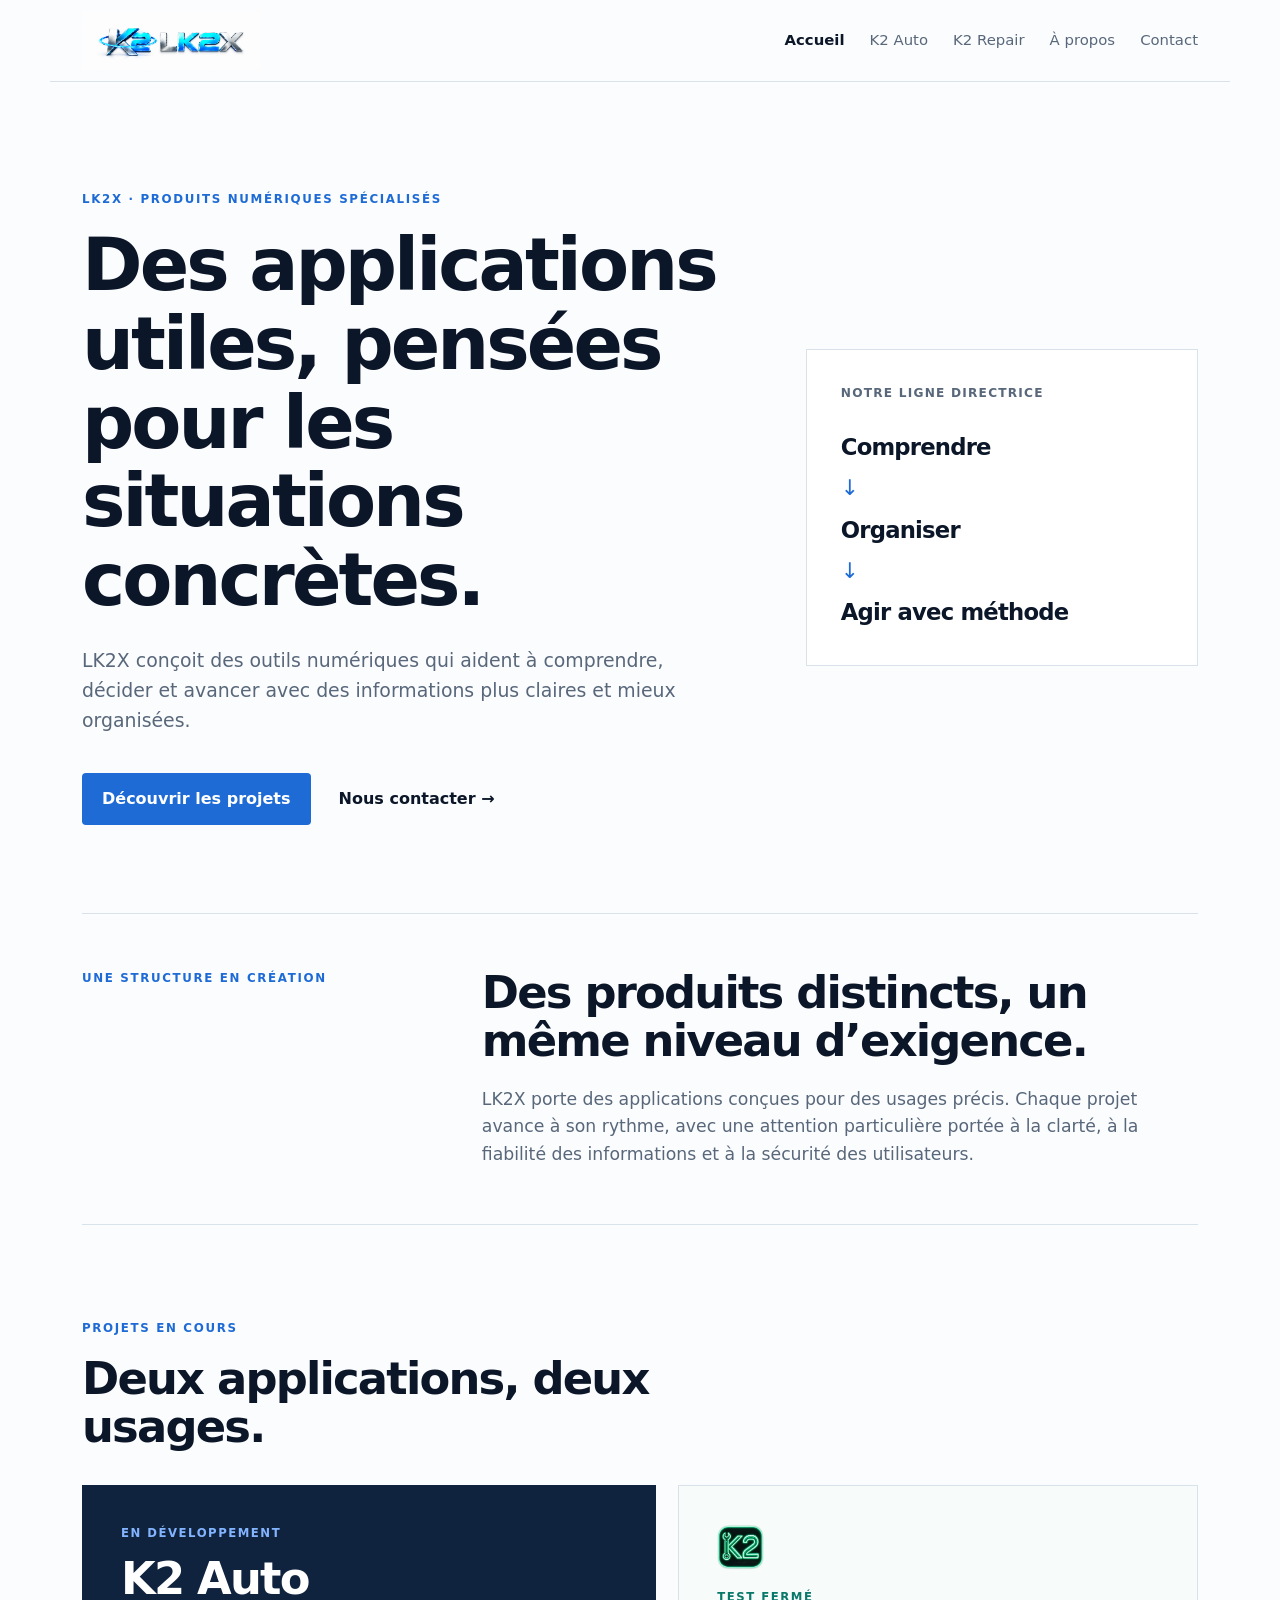
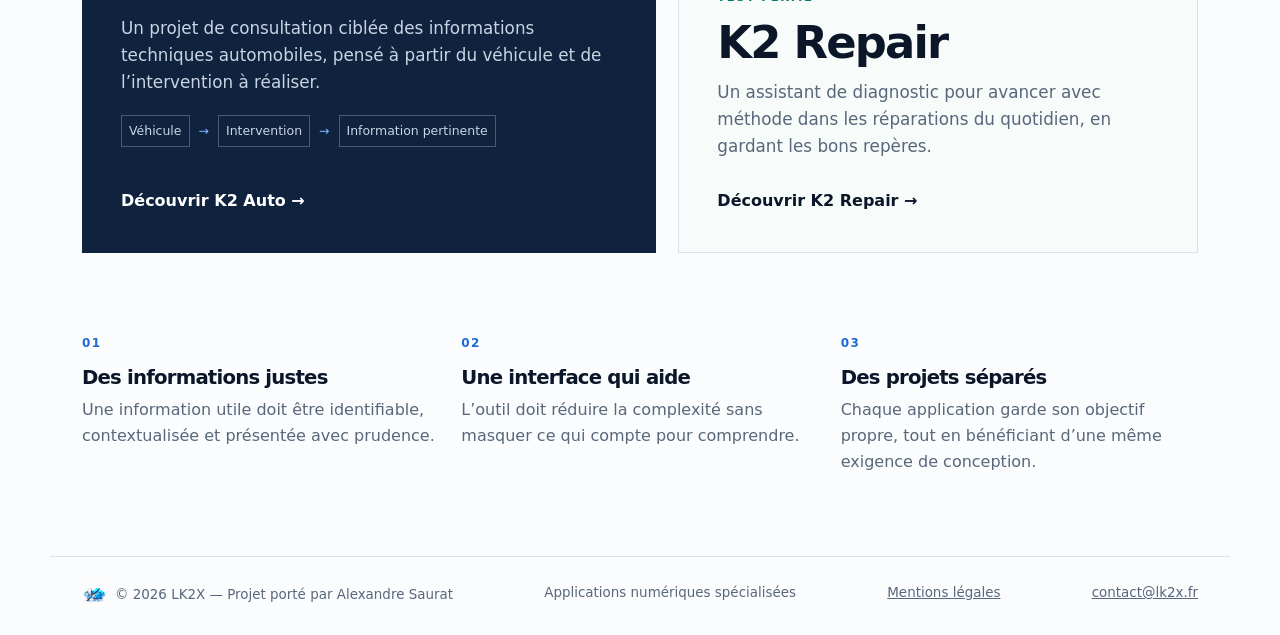
==== commit eb086320: "Add LK2X legal information and footer links" ====
--- a/index.html
+++ b/index.html
@@ -141,6 +141,7 @@
           alt=""
         /><span>© 2026 LK2X — Projet porté par Alexandre Saurat</span></span
       ><span>Applications numériques spécialisées</span
+      ><a href="mentions-legales/index.html">Mentions légales</a
       ><a href="mailto:contact@lk2x.fr">contact@lk2x.fr</a>
     </footer>
   </body>
--- a/styles.css
+++ b/styles.css
@@ -243,6 +243,20 @@
 footer a {
   color: var(--muted);
 }
+.legal-page {
+  max-width: 820px;
+  padding-top: 86px;
+  padding-bottom: 96px;
+}
+.legal-page section {
+  margin-top: 42px;
+}
+.legal-page h2 {
+  margin-bottom: 12px;
+}
+.legal-page p {
+  max-width: 760px;
+}
 @media (max-width: 700px) {
   header,
   main,
